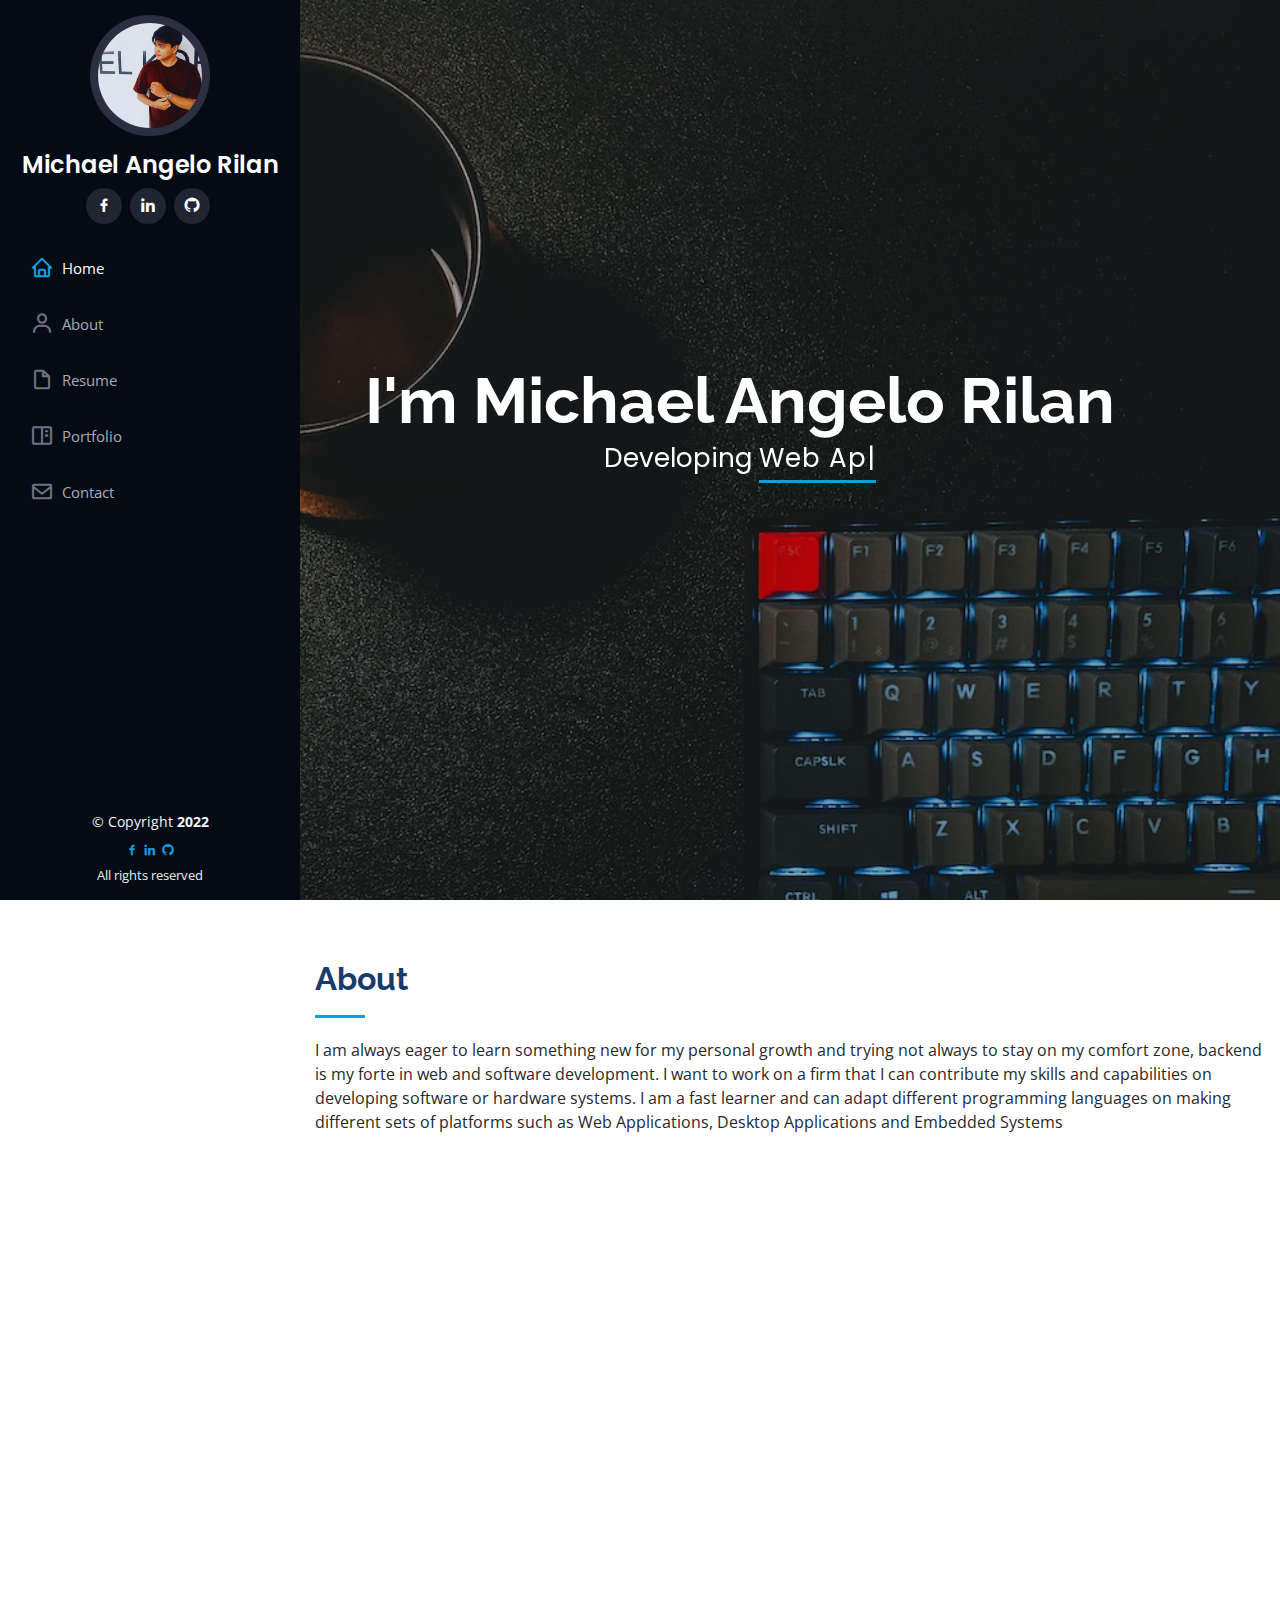
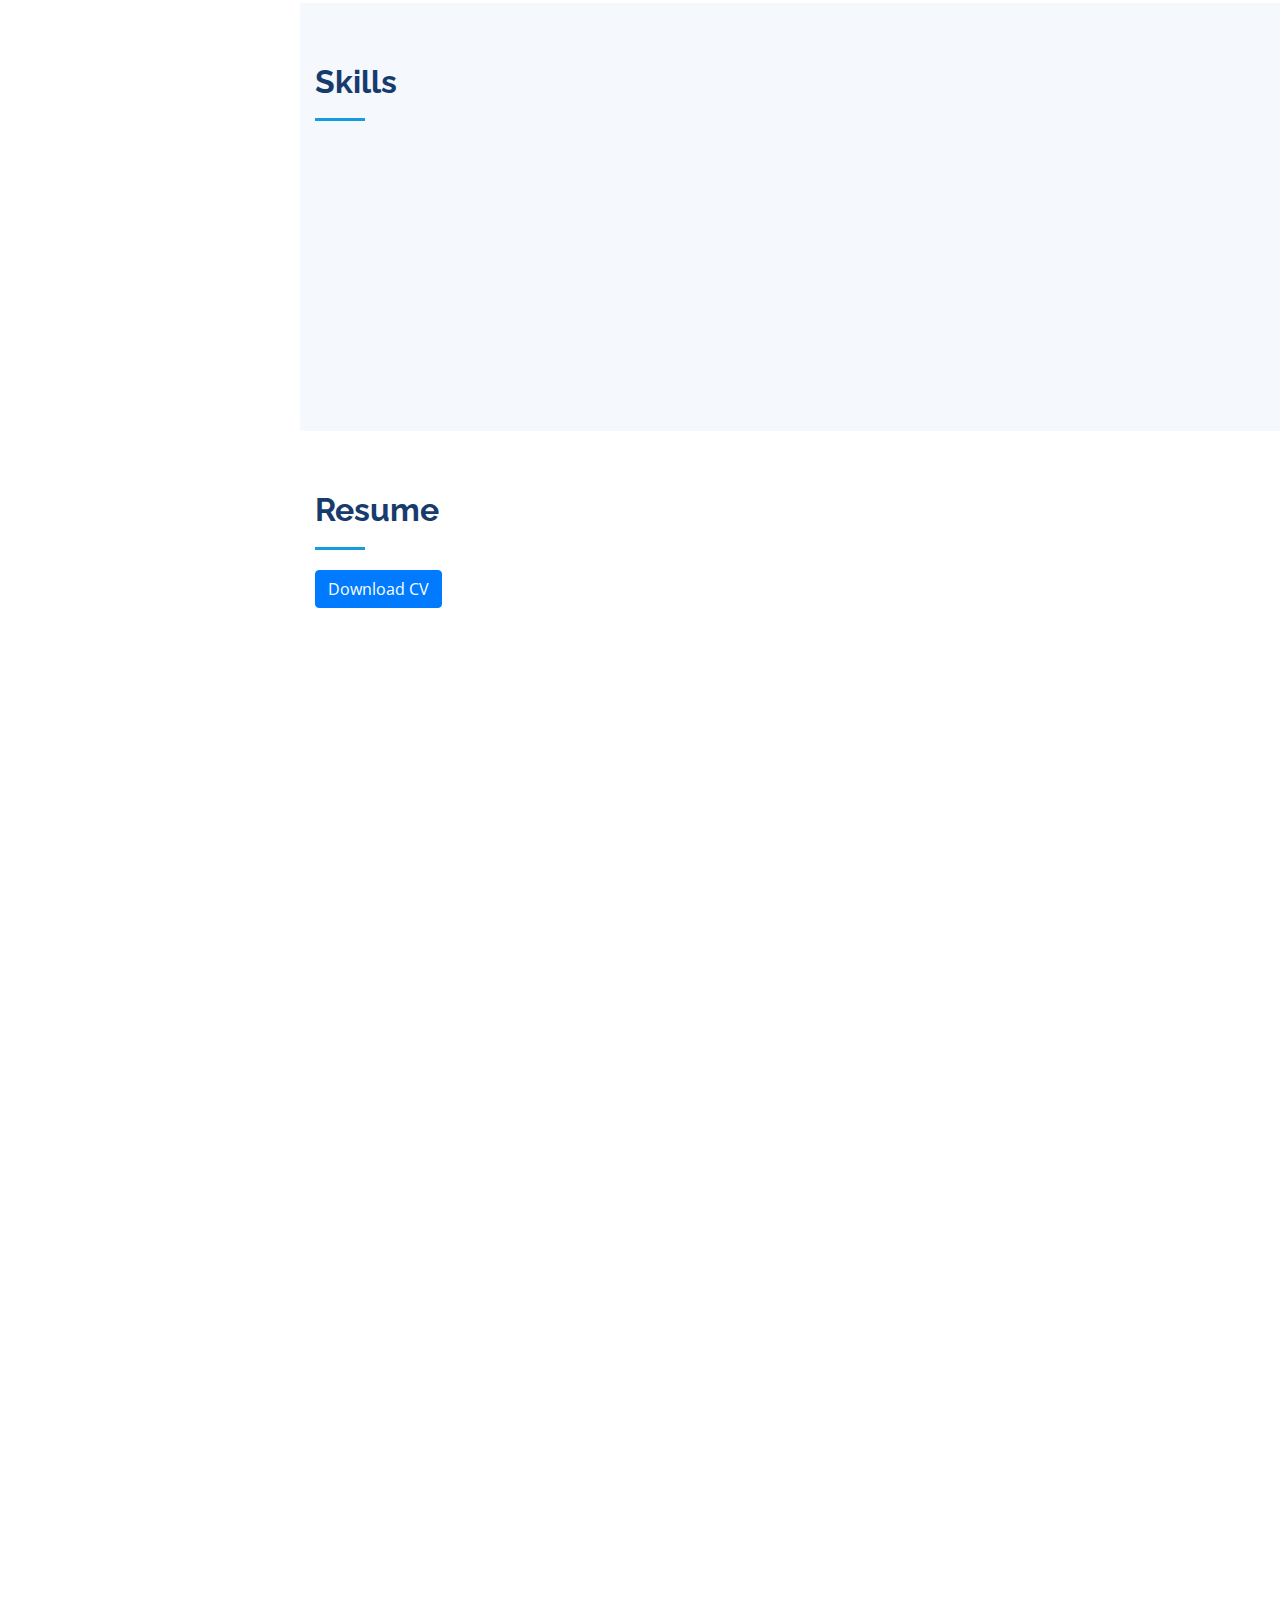
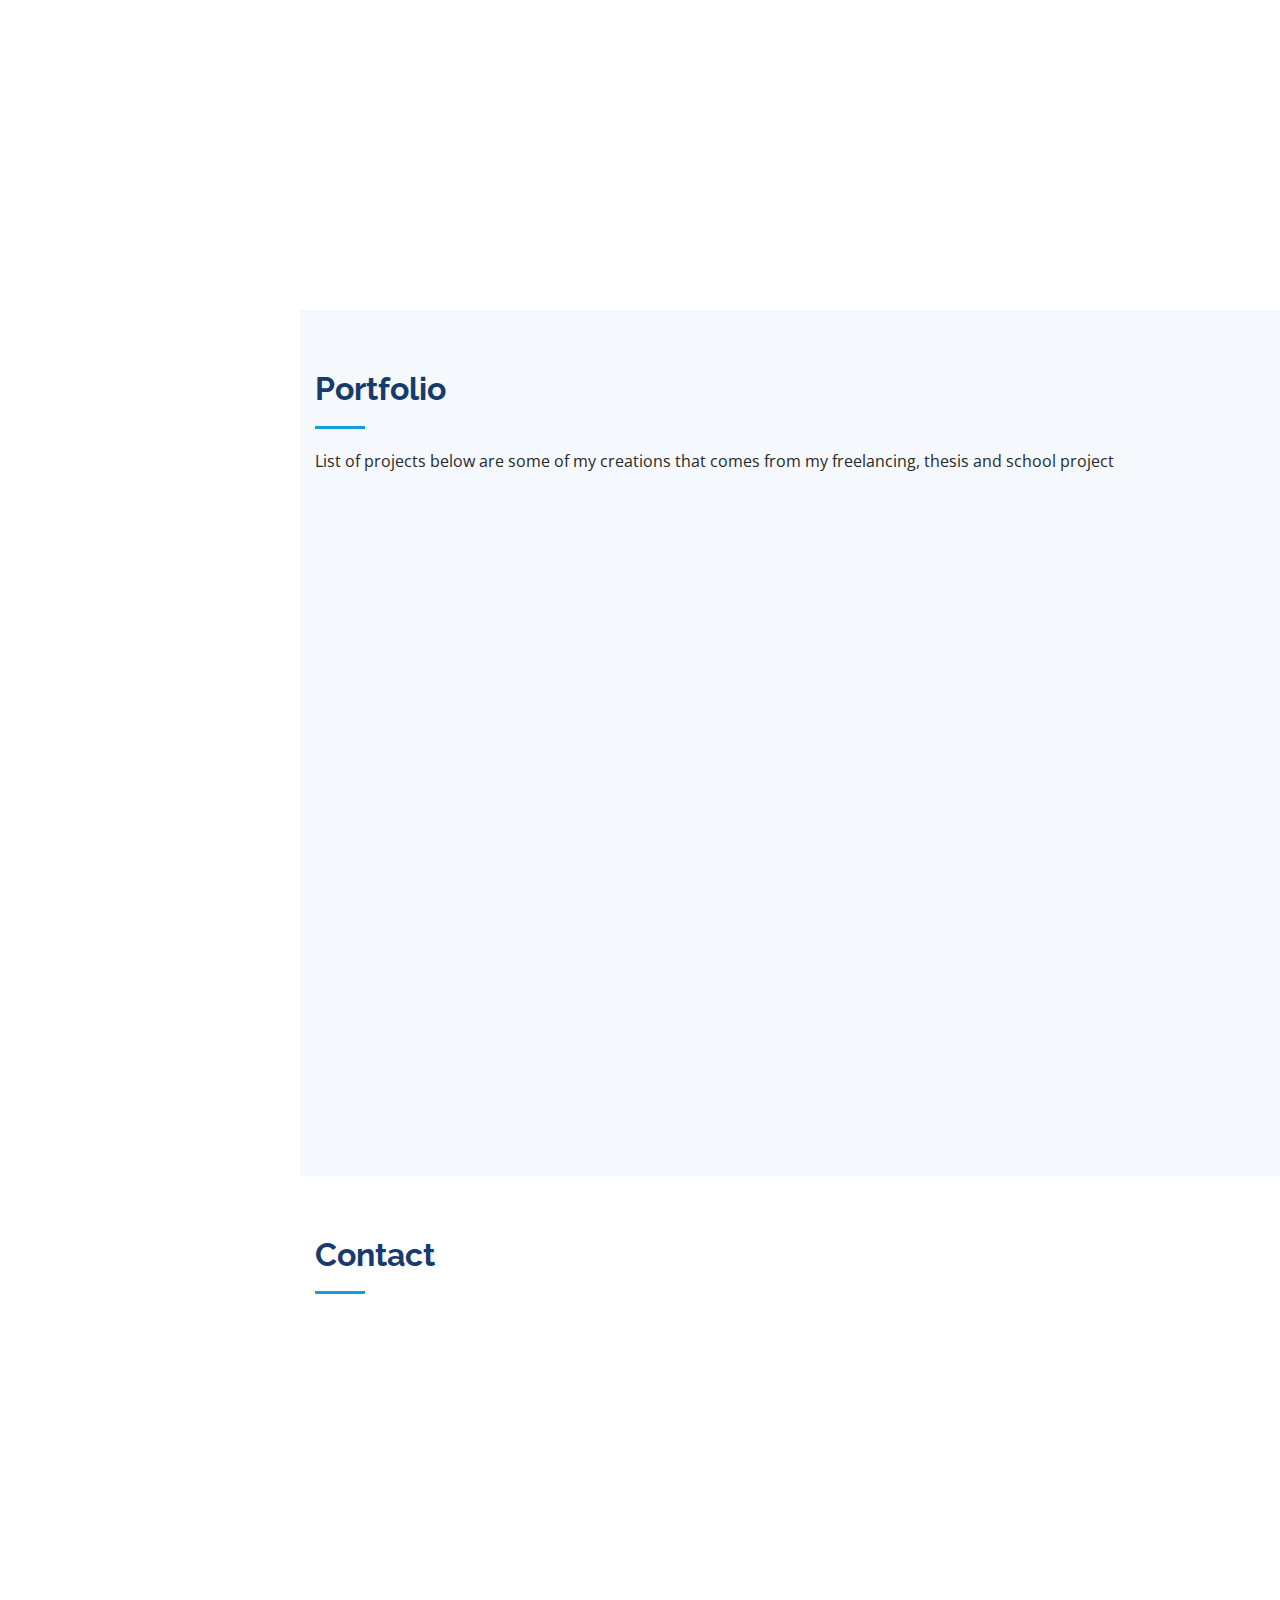
==== index.html @ a51c50a9 "updating credentials" ====
<!DOCTYPE html>
<html lang="en">

<head>
  <meta charset="utf-8">
  <meta content="width=device-width, initial-scale=1.0" name="viewport">

  <title>Michael Rilan-Portfolio</title>
  <link rel="icon" href="portfolio/assets/img/title_icon.png">
  <meta content="" name="description">
  <meta content="" name="keywords">

  <!-- Google Fonts -->
  <link href="https://fonts.googleapis.com/css?family=Open+Sans:300,300i,400,400i,600,600i,700,700i|Raleway:300,300i,400,400i,500,500i,600,600i,700,700i|Poppins:300,300i,400,400i,500,500i,600,600i,700,700i" rel="stylesheet">

  <!-- Vendor CSS Files -->
  <link href="portfolio/assets/vendor/icofont/icofont.min.css" rel="stylesheet">
  <link href="portfolio/assets/vendor/boxicons/css/boxicons.min.css" rel="stylesheet">
  <link href="portfolio/assets/vendor/bootstrap/css/bootstrap.min.css" rel="stylesheet">
  <link href="portfolio/assets/vendor/venobox/venobox.css" rel="stylesheet">
  <link href="portfolio/assets/vendor/owl.carousel/owl.carousel.min.js" rel="stylesheet">
  <link href="portfolio/assets/vendor/aos/aos.css" rel="stylesheet">

  <!-- Template Main CSS File -->
  <link href="portfolio/assets/css/style.css" rel="stylesheet">

</head>

<body>

  <!-- ======= Mobile nav toggle button ======= -->
  <button type="button" class="mobile-nav-toggle d-xl-none"><i class="icofont-navigation-menu"></i></button>

  <!-- ======= Header ======= -->
  <header id="header">
    <div class="d-flex flex-column">

      <div class="profile">
        <img src="portfolio/assets/img/profile_pic.jpg" alt="" class="img-fluid rounded-circle">
        <h1 class="text-light"><a href="index.html">Michael Angelo Rilan</a></h1>
        <div class="social-links mt-2 text-center">
          <a href="https://www.facebook.com/michaelangelo.rilan" class="facebook"><i class="bx bxl-facebook"></i></a>
          <a href="https://www.linkedin.com/in/michael-rilan-272b92233/" class="linkedin"><i class="bx bxl-linkedin"></i></a>
          <a href="https://github.com/michaelrilan" class="github"><i class="bx bxl-github"></i></a>
        </div>
      </div>

      <nav class="nav-menu">
        <ul>
          <li class="active"><a href="index.html"><i class="bx bx-home"></i> <span>Home</span></a></li>
          <li><a href="#about"><i class="bx bx-user"></i> <span>About</span></a></li>
          <li><a href="#resume"><i class="bx bx-file-blank"></i> <span>Resume</span></a></li>
          <li><a href="#portfolio"><i class="bx bx-book-content"></i> Portfolio</a></li>
          <li><a href="#contact"><i class="bx bx-envelope"></i> Contact</a></li>

        </ul>
      </nav><!-- .nav-menu -->
      <button type="button" class="mobile-nav-toggle d-xl-none"><i class="icofont-navigation-menu"></i></button>

    </div>
  </header><!-- End Header -->

  <!-- ======= Hero Section ======= -->
  <section id="hero" class="d-flex flex-column justify-content-center align-items-center">
    <div class="hero-container" data-aos="fade-in">
      <center>
        <h1>I'm Michael Angelo Rilan</h1>
      <p>Developing <span class="typed" data-typed-items="Web Application, Mobile Application, Desktop Application, Embedded Systems"></span></p>
      </center>
      
    </div>
  </section><!-- End Hero -->

  <main id="main">

    <!-- ======= About Section ======= -->
    <section id="about" class="about">
      <div class="container">

        <div class="section-title">
          <h2>About</h2>
          <p>I am always eager to learn something new for my personal growth and trying not always to stay on my comfort zone, backend is my forte in web and software development. I want to work on a firm that I can contribute my skills and capabilities on developing software or hardware systems. I am a fast learner and can adapt different programming languages on making different sets of platforms such as Web Applications, Desktop Applications and Embedded Systems</p>
        </div>

        <div class="row">
          <div class="col-lg-4" data-aos="fade-right">
            <img src="portfolio/assets/img/profile_pic.jpg" class="img-fluid" alt="">
          </div>
          <div class="col-lg-8 pt-4 pt-lg-0 content" data-aos="fade-left">
            <h3> Web/Mobile/Embedded/Desktop App Developer</h3>
            <p class="font-italic">
              I am always tend to focus on creating something minimalistic and user-friendly applications to solve the client's concerns in an empathetic and web development approach.
            </p>
            <div class="row">
              <div class="col-lg-6">
                <ul>
                  <li><i class="icofont-rounded-right"></i> <strong>Birthday:</strong> 2 October 1999</li>
                  <li><i class="icofont-rounded-right"></i> <strong>Phone:</strong> 0912-028-2536</li>
                  <li><i class="icofont-rounded-right"></i> <strong>City:</strong> Bacoor City</li>
                  <li><i class="icofont-rounded-right"></i> <strong>Zip-Code:</strong> 4102 </li>
                  <li><i class="icofont-rounded-right"></i> <strong>Province:</strong> Cavite </li>
                  <li><i class="icofont-rounded-right"></i> <strong>Country:</strong> Philippines </li>

                </ul>
              </div>
              <div class="col-lg-6">
                <ul>
                  <li><i class="icofont-rounded-right"></i> <strong>Age:</strong> 23</li>
                  <li><i class="icofont-rounded-right"></i> <strong>Course:</strong> BET-Computer Engineering Technology</li>
                  <li><i class="icofont-rounded-right"></i> <strong>email:</strong> micorilan1999@gmail.com</li>
                  <li><i class="icofont-rounded-right"></i> <strong>Freelance:</strong> Available</li>
                </ul>
              </div>
            </div>
            
          </div>
        </div>

      </div>
    </section><!-- End About Section -->



    <!-- ======= Skills Section ======= -->
    <section id="skills" class="skills section-bg">
      <div class="container">

        <div class="section-title">
          <h2>Skills</h2>
        
        </div>

        <div class="row skills-content">

          <div class="col-lg-6" data-aos="fade-up">

            <div class="progress">
              <span class="skill">HTML <i class="val">75%</i></span>
              <div class="progress-bar-wrap">
                <div class="progress-bar" role="progressbar" aria-valuenow="60" aria-valuemin="0" aria-valuemax="100"></div>
              </div>
            </div>

            <div class="progress">
              <span class="skill">CSS <i class="val">75%</i></span>
              <div class="progress-bar-wrap">
                <div class="progress-bar" role="progressbar" aria-valuenow="75" aria-valuemin="0" aria-valuemax="100"></div>
              </div>
            </div>

            <div class="progress">
              <span class="skill">JavaScript <i class="val">70%</i></span>
              <div class="progress-bar-wrap">
                <div class="progress-bar" role="progressbar" aria-valuenow="70" aria-valuemin="0" aria-valuemax="100"></div>
              </div>
            </div>

            <div class="progress">
              <span class="skill">Arduino<i class="val">70%</i></span>
              <div class="progress-bar-wrap">
                <div class="progress-bar" role="progressbar" aria-valuenow="70" aria-valuemin="0" aria-valuemax="100"></div>
              </div>
            </div>

          </div>

          <div class="col-lg-6" data-aos="fade-up" data-aos-delay="100">

            <div class="progress">
              <span class="skill">PHP <i class="val">80%</i></span>
              <div class="progress-bar-wrap">
                <div class="progress-bar" role="progressbar" aria-valuenow="80" aria-valuemin="0" aria-valuemax="100"></div>
              </div>
            </div>

            <div class="progress">
              <span class="skill">Python <i class="val">85%</i></span>
              <div class="progress-bar-wrap">
                <div class="progress-bar" role="progressbar" aria-valuenow="85" aria-valuemin="0" aria-valuemax="100"></div>
              </div>
            </div>

            <div class="progress">
              <span class="skill">MySQL<i class="val">87%</i></span>
              <div class="progress-bar-wrap">
                <div class="progress-bar" role="progressbar" aria-valuenow="87" aria-valuemin="0" aria-valuemax="100"></div>
              </div>
            </div>

            <div class="progress">
              <span class="skill">Node.js<i class="val">89%</i></span>
              <div class="progress-bar-wrap">
                <div class="progress-bar" role="progressbar" aria-valuenow="89" aria-valuemin="0" aria-valuemax="100"></div>
              </div>
            </div>
            

          </div>

        </div>

      </div>
    </section><!-- End Skills Section -->

    <!-- ======= Resume Section ======= -->
    <section id="resume" class="resume">
      <div class="container">

        <div class="section-title">
          <h2>Resume</h2>
          <button class="btn btn-primary" id="download" onclick="DownloadFile('Rilan_Michael_Angelo_resume.pdf')">Download CV</button>
        </div>

        <div class="row">
          <div class="col-lg-6" data-aos="fade-up">
            <h3 class="resume-title">Sumary</h3>
            <div class="resume-item pb-0">
              <h4>Michael Angelo Rilan</h4>
              <p><em>●	To impart my knowledge and skills and to enhance my capabilities for personal growth and development.</em></p>
              <ul>
                <li>Orchids St. Greenvalley Molino II Bacoor City Cavite</li>
                <li>0912-028-2536</li>
                <li>micorilan1999@gmail.com</li>
              </ul>
            </div>

            <h3 class="resume-title">Education</h3>
            <div class="resume-item">
              <h4>BET-Computer Engineering Technology</h4>
              <h5>2018 - 2023</h5>
              <p><em>Technological University of the Philippines-Cavite Campus</em></p>
              <p>Bachelor of Engineering Technology-Computer Engineering Technology(BET-COET) is one of the technology courses of TUPC that focuses on 
                building embedded systems, web applications, mobile applications, and other up to date technologies.
              </p>
            </div>
            <div class="resume-item">
              <h4>Information &amp; Communications Technology</h4>
              <h5>2015 - 2017</h5>
              <p><em>Asian Institute of Computer Studies</em></p>
              <p>Focuses on the fundamentals of programming to hone their skills in creating applications and animation related subjects</p>
            </div>
          </div>
          <div class="col-lg-6" data-aos="fade-up" data-aos-delay="100">
            <h3 class="resume-title">Work Experience</h3>
            <div class="resume-item">
              <h4>System Developer</h4>
              <h5>August 22 2023 - Present</h5>
              <p><em>Vista Campus Tower 1 Levi B.Mariano Ave.Brgy Ususan,Taguig City</em></p>
              <ul>
                <li>In charge of developing System Application</li>
                <li>Responsible for developing desktop and web-based applications based
                  on Business/Organization Requirements.
                </li>
                <li>
                  Responsible for development of new API as well as API Integrations to all external business partners.
                </li>
                <li>Experienced designing logos and advertisements using up to date tools such as Photoshop and Canva</li>
              </ul>
            </div>
            <div class="resume-item">
              <h4>Web Developer & Graphics Designer</h4>
              <h5>March 06 2023 - June 09 2023</h5>
              <p><em>Unit 1015 Winland Tower Residence 4 Tomas Morato Quezon, City</em></p>
              <ul>
                <li>In charge of developing landing pages using HTML CSS and JavaScript</li>
                <li>Maintain and organize database table using SQL Server</li>
                <li>Experienced using ASP.Net, and Visual Basic</li>
                <li>Experienced designing logos and advertisements using up to date tools such as Photoshop and Canva</li>
              </ul>
            </div>

            <div class="resume-item">
              <h4>Freelancing (Web, Desktop & Embedded Application Systems)</h4>
              <h5>2021 - Present</h5>
              <p><em>Greenvalley, Molino 2, Bacoor City, Cavite</em></p>
              <ul>
                <li>Developed different kinds of platforms such as arduino project, web applications, Internet of Things and desktop applications</li>
                <li>Provides a project-level websites for the client's capstone</li>
                <li>Creating Internet of Things Application using Arduino, specifically ESP8266 Module</li>
                <li>Knowledgeable in Python and other platforms such as PHP, JavaScript, Django and Arduino</li>
              </ul>
            </div>
          
          </div>
        </div>

      </div>
    </section><!-- End Resume Section -->

    <!-- ======= Portfolio Section ======= -->
    <section id="portfolio" class="portfolio section-bg">
      <div class="container">

        <div class="section-title">
          <h2>Portfolio</h2>
          <p>List of projects below are some of my creations that comes from my freelancing, thesis and school project</p>
        </div>

        <div class="row" data-aos="fade-up">
          <div class="col-lg-12 d-flex justify-content-center">
            <ul id="portfolio-flters">
              <li data-filter="*" class="filter-active">All</li>
              <li data-filter=".filter-web">Web</li>
              <li data-filter=".filter-mobile">Mobile</li>
              <li data-filter=".filter-embedded">Embedded</li>

            </ul>
          </div>
        </div>

        <div class="row portfolio-container" data-aos="fade-up" data-aos-delay="100">

          <div class="col-lg-4 col-md-6 portfolio-item filter-embedded">
            <div class="portfolio-wrap">
              <img src="portfolio/assets/img/portfolio/pe_system.PNG" class="img-fluid" alt="">
              <h5 class="text-center primary">PE System</h5>
              <div class="portfolio-links">
               
                <a href="portfolio/assets/img/portfolio/pe_system.PNG" data-gall="portfolioGallery" class="venobox" title="Physical Education System"><i class="bx bx-plus"></i></a>
                <a href="http://www.physicaleducationsystem.online/" title="View/More Details"><i class="bx bx-link"></i></a>
              </div>
             
            </div>
          </div>

          <div class="col-lg-4 col-md-6 portfolio-item filter-mobile">
            <div class="portfolio-wrap">
              
              <img src="portfolio/assets/img/portfolio/resistor.PNG" class="img-fluid" alt="">
              <h5 class="text-center primary">Resistor Calculator</h5>
              <div class="portfolio-links">
                <a href="portfolio/assets/img/portfolio/resistor.PNG" data-gall="portfolioGallery" class="venobox" title="Resistor Calculator"><i class="bx bx-plus"></i></a>
                <a href="https://github.com/michaelrilan/Resistor_Calculator" title="More Details"><i class="bx bx-link"></i></a>
              </div>
            </div>
          </div>

          <div class="col-lg-4 col-md-6 portfolio-item filter-web">
            <div class="portfolio-wrap">
              <img src="portfolio/assets/img/portfolio/bloodbank.png" class="img-fluid" alt="">
              <h5 class="text-center primary">Bloodbank System</h5>
              <div class="portfolio-links">
                <a href="portfolio/assets/img/portfolio/bloodbank.png" data-gall="portfolioGallery" class="venobox" title="Bloodbank System"><i class="bx bx-plus"></i></a>
                <a href="https://github.com/michaelrilan/BloodBank" title="View/More Details"><i class="bx bx-link"></i></a>
              </div>
            </div>
          </div>

          <div class="col-lg-4 col-md-6 portfolio-item filter-embedded">
            <div class="portfolio-wrap">
              <img src="portfolio/assets/img/portfolio/pet_feeder.PNG" class="img-fluid" alt="">
              <h5 class="text-center primary">Pet Feeder System</h5>
              <div class="portfolio-links">
                <a href="portfolio/assets/img/portfolio/pet_feeder.PNG" data-gall="portfolioGallery" class="venobox" title="Pet Feeder System"><i class="bx bx-plus"></i></a>
                <a href="https://petfeeder-system.000webhostapp.com/index.php" title="More Details"><i class="bx bx-link"></i></a>
              </div>
            </div>
          </div>

          <div class="col-lg-4 col-md-6 portfolio-item filter-embedded">
            <div class="portfolio-wrap">
              <img src="portfolio/assets/img/portfolio/library_system.PNG" class="img-fluid" alt="">
              <h5 class="text-center primary">TUP Cavite Library System</h5>
              <div class="portfolio-links">
                <a href="portfolio/assets/img/portfolio/library_system.PNG" data-gall="portfolioGallery" class="venobox" title="TUPC Library System"><i class="bx bx-plus"></i></a>
                <a href="https://github.com/michaelrilan/LIBRARY_SYSTEM" title="More Details"><i class="bx bx-link"></i></a>
              </div>
            </div>
          </div>

          <div class="col-lg-4 col-md-6 portfolio-item filter-web">
            <div class="portfolio-wrap">
              <img src="portfolio/assets/img/portfolio/jaehub_website.JPG" class="img-fluid" alt="">
              <h5 class="text-center primary">My Own version of JAE Hub Web Services Website</h5>
              <div class="portfolio-links">
                <a href="portfolio/assets/img/portfolio/jaehub_website.JPG" data-gall="portfolioGallery" class="venobox" title="TUPC Library System"><i class="bx bx-plus"></i></a>
                <a href="https://startapp-three.vercel.app/" title="More Details"><i class="bx bx-link"></i></a>
              </div>
            </div>
          </div>

          


        </div>

      </div>
    </section><!-- End Portfolio Section -->

   


    <!-- ======= Contact Section ======= -->
    <section id="contact" class="contact">
      <div class="container">

        <div class="section-title">
          <h2>Contact</h2>

        </div>

        <div class="row" data-aos="fade-in">

          <div class="col-lg-5 d-flex align-items-stretch">
            <div class="info">
              <div class="address">
                <i class="icofont-google-map"></i>
                <h4>Location:</h4>
                <p>Greenvalley, Molino II Bacoor City, Cavite</p>
              </div>

              <div class="email">
                <i class="icofont-envelope"></i>
                <h4>Email:</h4>
                <p>micorilan1999@gmail.com</p>
              </div>

              <div class="phone">
                <i class="icofont-phone"></i>
                <h4>Call:</h4>
                <p>0912-028-2536</p>
              </div>

              <!-- <iframe src="<iframe src="https://www.google.com/maps/embed?pb=!1m18!1m12!1m3!1d30914.29779952914!2d120.96184753931573!3d14.41059902068476!2m3!1f0!2f0!3f0!3m2!1i1024!2i768!4f13.1!3m3!1m2!1s0x3397d22e0e26d995%3A0xacd29a43f54f1c2d!2sMolino%20II%2C%20Bacoor%2C%20Cavite!5e0!3m2!1sen!2sph!4v1659291546288!5m2!1sen!2sph" frameborder="0" style="border:0; width: 100%; height: 290px;" allowfullscreen></iframe>---->
              
            </div>
            <div class="col-lg-5">
              <iframe class="mapp" src="https://www.google.com/maps/embed?pb=!1m18!1m12!1m3!1d30914.29779952914!2d120.96184753931573!3d14.41059902068476!2m3!1f0!2f0!3f0!3m2!1i1024!2i768!4f13.1!3m3!1m2!1s0x3397d22e0e26d995%3A0xacd29a43f54f1c2d!2sMolino%20II%2C%20Bacoor%2C%20Cavite!5e0!3m2!1sen!2sph!4v1659291546288!5m2!1sen!2sph" width="600" height="450" style="border:0;" allowfullscreen="" loading="lazy" referrerpolicy="no-referrer-when-downgrade"></iframe>
            </div>

          </div>

        </div>

      </div>
    </section><!-- End Contact Section -->

  </main><!-- End #main -->

  <!-- ======= Footer ======= -->
  <footer id="footer">
    <div class="container">
      <div class="copyright">
        &copy; Copyright <strong><span>2022</span></strong>
        <div class="social-links mt-2 text-center">
          <a href="https://www.facebook.com/michaelangelo.rilan" class="facebook"><i class="bx bxl-facebook"></i></a>
          <a href="https://www.linkedin.com/in/michael-rilan-272b92233/" class="linkedin"><i class="bx bxl-linkedin"></i></a>
          <a href="https://github.com/michaelrilan" class="github"><i class="bx bxl-github"></i></a>
        </div>
      </div>
      <div class="credits">
       All rights reserved
      </div>
    </div>
  </footer><!-- End  Footer -->

  <a href="#" class="back-to-top"><i class="icofont-simple-up"></i></a>

  <!-- Vendor JS Files -->
  <script src="portfolio/assets/vendor/jquery/jquery.min.js"></script>
  <script src="portfolio/assets/vendor/bootstrap/js/bootstrap.bundle.min.js"></script>
  <script src="portfolio/assets/vendor/jquery.easing/jquery.easing.min.js"></script>
  <script src="portfolio/assets/vendor/php-email-form/validate.js"></script>
  <script src="portfolio/assets/vendor/waypoints/jquery.waypoints.min.js"></script>
  <script src="portfolio/assets/vendor/counterup/counterup.min.js"></script>
  <script src="portfolio/assets/vendor/isotope-layout/isotope.pkgd.min.js"></script>
  <script src="portfolio/assets/vendor/venobox/venobox.min.js"></script>
  <script src="portfolio/assets/vendor/owl.carousel/owl.carousel.min.js"></script>
  <script src="portfolio/assets/vendor/typed.js/typed.min.js"></script>
  <script src="portfolio/assets/vendor/aos/aos.js"></script>

  <!-- Template Main JS File -->
  <script src="portfolio/assets/js/main.js"></script>
  <script src="portfolio/assets/js/download.js"></script>

</body>

</html>
---- portfolio/assets/vendor/venobox/venobox.css ----
/* ------ venobox.css --------*/
.vbox-overlay *, .vbox-overlay *:before, .vbox-overlay *:after{
    -webkit-backface-visibility: hidden;
    -webkit-box-sizing:border-box;
    -moz-box-sizing:border-box;
    box-sizing:border-box;
}
.vbox-overlay * { 
    -webkit-backface-visibility: visible;
    backface-visibility: visible;
}
.vbox-overlay{
    display: -webkit-flex;
    display: flex;
    -webkit-flex-direction: column;
    flex-direction: column;
    -webkit-justify-content: center;
    justify-content: center;
    -webkit-align-items: center;
    align-items: center;
    position: fixed;
    left: 0;
    top: 0;
    bottom: 0;
    right: 0;
    z-index: 999999;
}

/* ----- navigation ----- */
.vbox-title{
    width: 100%;
    height: 40px;
    float: left;
    text-align: center;
    line-height: 28px;
    font-size: 12px;
    padding: 6px 50px;
    overflow: hidden;
    position: fixed;
    display: none;
    left: 0;
    z-index: 89;
}
.vbox-close{
    cursor: pointer;
    position: fixed;
    top: -1px;
    right: 0;
    width: 50px;
    height: 40px;
    padding: 6px;
    display: block;
    background-position:10px center;
    overflow: hidden;
    font-size: 24px;
    line-height: 1;
    text-align: center;
    z-index: 99;
}
.vbox-left{
    cursor: pointer;
    position: fixed;
    left: 0;
    height: 40px;
    overflow: hidden;
    line-height: 28px;
    font-size: 12px;
    z-index: 99;
    display: flex;
    align-items:center;
}
.vbox-num{
    display: inline-block;
    margin: 6px 0 6px 15px;
}
/* ----- Social share ----- */
.vbox-share{
    line-height: 28px;
    font-size: 12px;
    overflow: hidden;
    position: fixed;
    left: 0;
    z-index: 98;
    display: flex;
    align-items:center;
    justify-content: center;
    width: 100%;
    text-align: center;
}
.vbox-share svg{
    max-height: 28px;
    width: 28px;
    z-index: 10;
    margin-left: 12px;
    margin-top: 6px;
    margin-bottom: 6px;
    vertical-align: middle;
}


/* ----- navigation ARROWS ----- */
.vbox-next, .vbox-prev{
    position: fixed;
    top: 50%;
    margin-top: -15px;
    overflow: hidden;
    cursor: pointer;
    display: block;
    width: 45px;
    height: 45px;
    z-index: 99;
}
.vbox-next span, .vbox-prev span{
    position: relative;
    width: 20px;
    height: 20px;
    border: 2px solid transparent;
    border-top-color: #B6B6B6;
    border-right-color: #B6B6B6;
    text-indent: -100px;
    position: absolute;
    top: 8px;
    display: block;
}
.vbox-prev{
    left: 15px;
}
.vbox-next{
    right: 15px;
}
.vbox-prev span{
    left: 10px;
    -ms-transform: rotate(-135deg);
    -webkit-transform: rotate(-135deg);
    transform: rotate(-135deg);
}
.vbox-next span{
    -ms-transform: rotate(45deg);
    -webkit-transform: rotate(45deg);
    transform: rotate(45deg);
    right: 10px;
}
/* ------- inline window ------ */
.vbox-inline{
    width: 420px;
    height: 315px;
    height: 70vh;
    padding: 10px;
    background: #fff;
    margin: 0 auto;
    overflow: auto;
    text-align: left;
}
/* ------- Video & iFrames window ------ */
.venoframe{
    max-width: 100%;
    width: 100%;
    border: none;
    width: 100%;
    height: 260px;
    height: 70vh;
}
.venoframe.vbvid{
    height: 260px;
}
@media (min-width: 768px) {
    .venoframe, .vbox-inline{
        width: 90%;
        height: 360px;
        height: 70vh;
    }
    .venoframe.vbvid{
        width: 640px;
        height: 360px;
    }
}
@media (min-width: 992px) {
    .venoframe, .vbox-inline{
        max-width: 1200px;
        width: 80%;
        height: 540px;
        height: 70vh;
    }
    .venoframe.vbvid{
        width: 960px;
        height: 540px;
    }
}
/* 
Please do NOT edit this part! 
or at least read this note: http://i.imgur.com/7C0ws9e.gif
*/
.vbox-open{
    overflow: hidden;
}
.vbox-container{
    position: absolute;
    left: 0;
    right: 0;
    top: 0;
    bottom: 0;
    overflow-x: hidden;
    overflow-y: scroll;
    overflow-scrolling: touch;
    -webkit-overflow-scrolling: touch;
    z-index: 20;
    max-height: 100%;

}

.vbox-content{
    text-align: center;
    float: left;
    width: 100%;
    position: relative;
    overflow: hidden;
    padding: 20px 4%;
}
.vbox-container img{
    max-width: 100%;
    height: auto;
}
.vbox-figlio{
    box-shadow: 0 0 12px rgba(0,0,0,0.19), 0 6px 6px rgba(0,0,0,0.23);
    max-width: 100%;
    text-align: initial;
}
img.vbox-figlio{
    -webkit-user-select: none;
-khtml-user-select: none;
-moz-user-select: none;
-o-user-select: none;
user-select: none;
}
.vbox-content.swipe-left{
    margin-left: -200px !important;
}
.vbox-content.swipe-right{
    margin-left: 200px !important;
}
.vbox-animated{
    webkit-transition: margin 300ms ease-out;
    transition: margin 300ms ease-out;
}

/* ---------- preloader ----------
 * SPINKIT 
 * http://tobiasahlin.com/spinkit/
-------------------------------- */
.sk-double-bounce,.sk-rotating-plane{width:40px;height:40px;margin:40px auto}.sk-rotating-plane{background-color:#333;-webkit-animation:sk-rotatePlane 1.2s infinite ease-in-out;animation:sk-rotatePlane 1.2s infinite ease-in-out}@-webkit-keyframes sk-rotatePlane{0%{-webkit-transform:perspective(120px) rotateX(0) rotateY(0);transform:perspective(120px) rotateX(0) rotateY(0)}50%{-webkit-transform:perspective(120px) rotateX(-180.1deg) rotateY(0);transform:perspective(120px) rotateX(-180.1deg) rotateY(0)}100%{-webkit-transform:perspective(120px) rotateX(-180deg) rotateY(-179.9deg);transform:perspective(120px) rotateX(-180deg) rotateY(-179.9deg)}}@keyframes sk-rotatePlane{0%{-webkit-transform:perspective(120px) rotateX(0) rotateY(0);transform:perspective(120px) rotateX(0) rotateY(0)}50%{-webkit-transform:perspective(120px) rotateX(-180.1deg) rotateY(0);transform:perspective(120px) rotateX(-180.1deg) rotateY(0)}100%{-webkit-transform:perspective(120px) rotateX(-180deg) rotateY(-179.9deg);transform:perspective(120px) rotateX(-180deg) rotateY(-179.9deg)}}.sk-double-bounce{position:relative}.sk-double-bounce .sk-child{width:100%;height:100%;border-radius:50%;background-color:#333;opacity:.6;position:absolute;top:0;left:0;-webkit-animation:sk-doubleBounce 2s infinite ease-in-out;animation:sk-doubleBounce 2s infinite ease-in-out}.sk-chasing-dots .sk-child,.sk-spinner-pulse,.sk-three-bounce .sk-child{background-color:#333;border-radius:100%}.sk-double-bounce .sk-double-bounce2{-webkit-animation-delay:-1s;animation-delay:-1s}@-webkit-keyframes sk-doubleBounce{0%,100%{-webkit-transform:scale(0);transform:scale(0)}50%{-webkit-transform:scale(1);transform:scale(1)}}@keyframes sk-doubleBounce{0%,100%{-webkit-transform:scale(0);transform:scale(0)}50%{-webkit-transform:scale(1);transform:scale(1)}}.sk-wave{margin:40px auto;width:50px;height:40px;text-align:center;font-size:10px}.sk-wave .sk-rect{background-color:#333;height:100%;width:6px;display:inline-block;-webkit-animation:sk-waveStretchDelay 1.2s infinite ease-in-out;animation:sk-waveStretchDelay 1.2s infinite ease-in-out}.sk-wave .sk-rect1{-webkit-animation-delay:-1.2s;animation-delay:-1.2s}.sk-wave .sk-rect2{-webkit-animation-delay:-1.1s;animation-delay:-1.1s}.sk-wave .sk-rect3{-webkit-animation-delay:-1s;animation-delay:-1s}.sk-wave .sk-rect4{-webkit-animation-delay:-.9s;animation-delay:-.9s}.sk-wave .sk-rect5{-webkit-animation-delay:-.8s;animation-delay:-.8s}@-webkit-keyframes sk-waveStretchDelay{0%,100%,40%{-webkit-transform:scaleY(.4);transform:scaleY(.4)}20%{-webkit-transform:scaleY(1);transform:scaleY(1)}}@keyframes sk-waveStretchDelay{0%,100%,40%{-webkit-transform:scaleY(.4);transform:scaleY(.4)}20%{-webkit-transform:scaleY(1);transform:scaleY(1)}}.sk-wandering-cubes{margin:40px auto;width:40px;height:40px;position:relative}.sk-wandering-cubes .sk-cube{background-color:#333;width:10px;height:10px;position:absolute;top:0;left:0;-webkit-animation:sk-wanderingCube 1.8s ease-in-out -1.8s infinite both;animation:sk-wanderingCube 1.8s ease-in-out -1.8s infinite both}.sk-chasing-dots,.sk-spinner-pulse{width:40px;height:40px;margin:40px auto}.sk-wandering-cubes .sk-cube2{-webkit-animation-delay:-.9s;animation-delay:-.9s}@-webkit-keyframes sk-wanderingCube{0%{-webkit-transform:rotate(0);transform:rotate(0)}25%{-webkit-transform:translateX(30px) rotate(-90deg) scale(.5);transform:translateX(30px) rotate(-90deg) scale(.5)}50%{-webkit-transform:translateX(30px) translateY(30px) rotate(-179deg);transform:translateX(30px) translateY(30px) rotate(-179deg)}50.1%{-webkit-transform:translateX(30px) translateY(30px) rotate(-180deg);transform:translateX(30px) translateY(30px) rotate(-180deg)}75%{-webkit-transform:translateX(0) translateY(30px) rotate(-270deg) scale(.5);transform:translateX(0) translateY(30px) rotate(-270deg) scale(.5)}100%{-webkit-transform:rotate(-360deg);transform:rotate(-360deg)}}@keyframes sk-wanderingCube{0%{-webkit-transform:rotate(0);transform:rotate(0)}25%{-webkit-transform:translateX(30px) rotate(-90deg) scale(.5);transform:translateX(30px) rotate(-90deg) scale(.5)}50%{-webkit-transform:translateX(30px) translateY(30px) rotate(-179deg);transform:translateX(30px) translateY(30px) rotate(-179deg)}50.1%{-webkit-transform:translateX(30px) translateY(30px) rotate(-180deg);transform:translateX(30px) translateY(30px) rotate(-180deg)}75%{-webkit-transform:translateX(0) translateY(30px) rotate(-270deg) scale(.5);transform:translateX(0) translateY(30px) rotate(-270deg) scale(.5)}100%{-webkit-transform:rotate(-360deg);transform:rotate(-360deg)}}.sk-spinner-pulse{-webkit-animation:sk-pulseScaleOut 1s infinite ease-in-out;animation:sk-pulseScaleOut 1s infinite ease-in-out}@-webkit-keyframes sk-pulseScaleOut{0%{-webkit-transform:scale(0);transform:scale(0)}100%{-webkit-transform:scale(1);transform:scale(1);opacity:0}}@keyframes sk-pulseScaleOut{0%{-webkit-transform:scale(0);transform:scale(0)}100%{-webkit-transform:scale(1);transform:scale(1);opacity:0}}.sk-chasing-dots{position:relative;text-align:center;-webkit-animation:sk-chasingDotsRotate 2s infinite linear;animation:sk-chasingDotsRotate 2s infinite linear}.sk-chasing-dots .sk-child{width:60%;height:60%;display:inline-block;position:absolute;top:0;-webkit-animation:sk-chasingDotsBounce 2s infinite ease-in-out;animation:sk-chasingDotsBounce 2s infinite ease-in-out}.sk-chasing-dots .sk-dot2{top:auto;bottom:0;-webkit-animation-delay:-1s;animation-delay:-1s}@-webkit-keyframes sk-chasingDotsRotate{100%{-webkit-transform:rotate(360deg);transform:rotate(360deg)}}@keyframes sk-chasingDotsRotate{100%{-webkit-transform:rotate(360deg);transform:rotate(360deg)}}@-webkit-keyframes sk-chasingDotsBounce{0%,100%{-webkit-transform:scale(0);transform:scale(0)}50%{-webkit-transform:scale(1);transform:scale(1)}}@keyframes sk-chasingDotsBounce{0%,100%{-webkit-transform:scale(0);transform:scale(0)}50%{-webkit-transform:scale(1);transform:scale(1)}}.sk-three-bounce{margin:40px auto;width:80px;text-align:center}.sk-three-bounce .sk-child{width:20px;height:20px;display:inline-block;-webkit-animation:sk-three-bounce 1.4s ease-in-out 0s infinite both;animation:sk-three-bounce 1.4s ease-in-out 0s infinite both}.sk-circle .sk-child:before,.sk-fading-circle .sk-circle:before{display:block;border-radius:100%;content:'';background-color:#333}.sk-three-bounce .sk-bounce1{-webkit-animation-delay:-.32s;animation-delay:-.32s}.sk-three-bounce .sk-bounce2{-webkit-animation-delay:-.16s;animation-delay:-.16s}@-webkit-keyframes sk-three-bounce{0%,100%,80%{-webkit-transform:scale(0);transform:scale(0)}40%{-webkit-transform:scale(1);transform:scale(1)}}@keyframes sk-three-bounce{0%,100%,80%{-webkit-transform:scale(0);transform:scale(0)}40%{-webkit-transform:scale(1);transform:scale(1)}}.sk-circle{margin:40px auto;width:40px;height:40px;position:relative}.sk-circle .sk-child{width:100%;height:100%;position:absolute;left:0;top:0}.sk-circle .sk-child:before{margin:0 auto;width:15%;height:15%;-webkit-animation:sk-circleBounceDelay 1.2s infinite ease-in-out both;animation:sk-circleBounceDelay 1.2s infinite ease-in-out both}.sk-circle .sk-circle2{-webkit-transform:rotate(30deg);-ms-transform:rotate(30deg);transform:rotate(30deg)}.sk-circle .sk-circle3{-webkit-transform:rotate(60deg);-ms-transform:rotate(60deg);transform:rotate(60deg)}.sk-circle .sk-circle4{-webkit-transform:rotate(90deg);-ms-transform:rotate(90deg);transform:rotate(90deg)}.sk-circle .sk-circle5{-webkit-transform:rotate(120deg);-ms-transform:rotate(120deg);transform:rotate(120deg)}.sk-circle .sk-circle6{-webkit-transform:rotate(150deg);-ms-transform:rotate(150deg);transform:rotate(150deg)}.sk-circle .sk-circle7{-webkit-transform:rotate(180deg);-ms-transform:rotate(180deg);transform:rotate(180deg)}.sk-circle .sk-circle8{-webkit-transform:rotate(210deg);-ms-transform:rotate(210deg);transform:rotate(210deg)}.sk-circle .sk-circle9{-webkit-transform:rotate(240deg);-ms-transform:rotate(240deg);transform:rotate(240deg)}.sk-circle .sk-circle10{-webkit-transform:rotate(270deg);-ms-transform:rotate(270deg);transform:rotate(270deg)}.sk-circle .sk-circle11{-webkit-transform:rotate(300deg);-ms-transform:rotate(300deg);transform:rotate(300deg)}.sk-circle .sk-circle12{-webkit-transform:rotate(330deg);-ms-transform:rotate(330deg);transform:rotate(330deg)}.sk-circle .sk-circle2:before{-webkit-animation-delay:-1.1s;animation-delay:-1.1s}.sk-circle .sk-circle3:before{-webkit-animation-delay:-1s;animation-delay:-1s}.sk-circle .sk-circle4:before{-webkit-animation-delay:-.9s;animation-delay:-.9s}.sk-circle .sk-circle5:before{-webkit-animation-delay:-.8s;animation-delay:-.8s}.sk-circle .sk-circle6:before{-webkit-animation-delay:-.7s;animation-delay:-.7s}.sk-circle .sk-circle7:before{-webkit-animation-delay:-.6s;animation-delay:-.6s}.sk-circle .sk-circle8:before{-webkit-animation-delay:-.5s;animation-delay:-.5s}.sk-circle .sk-circle9:before{-webkit-animation-delay:-.4s;animation-delay:-.4s}.sk-circle .sk-circle10:before{-webkit-animation-delay:-.3s;animation-delay:-.3s}.sk-circle .sk-circle11:before{-webkit-animation-delay:-.2s;animation-delay:-.2s}.sk-circle .sk-circle12:before{-webkit-animation-delay:-.1s;animation-delay:-.1s}@-webkit-keyframes sk-circleBounceDelay{0%,100%,80%{-webkit-transform:scale(0);transform:scale(0)}40%{-webkit-transform:scale(1);transform:scale(1)}}@keyframes sk-circleBounceDelay{0%,100%,80%{-webkit-transform:scale(0);transform:scale(0)}40%{-webkit-transform:scale(1);transform:scale(1)}}.sk-cube-grid{width:40px;height:40px;margin:40px auto}.sk-cube-grid .sk-cube{width:33.33%;height:33.33%;background-color:#333;float:left;-webkit-animation:sk-cubeGridScaleDelay 1.3s infinite ease-in-out;animation:sk-cubeGridScaleDelay 1.3s infinite ease-in-out}.sk-cube-grid .sk-cube1{-webkit-animation-delay:.2s;animation-delay:.2s}.sk-cube-grid .sk-cube2{-webkit-animation-delay:.3s;animation-delay:.3s}.sk-cube-grid .sk-cube3{-webkit-animation-delay:.4s;animation-delay:.4s}.sk-cube-grid .sk-cube4{-webkit-animation-delay:.1s;animation-delay:.1s}.sk-cube-grid .sk-cube5{-webkit-animation-delay:.2s;animation-delay:.2s}.sk-cube-grid .sk-cube6{-webkit-animation-delay:.3s;animation-delay:.3s}.sk-cube-grid .sk-cube7{-webkit-animation-delay:0ms;animation-delay:0ms}.sk-cube-grid .sk-cube8{-webkit-animation-delay:.1s;animation-delay:.1s}.sk-cube-grid .sk-cube9{-webkit-animation-delay:.2s;animation-delay:.2s}@-webkit-keyframes sk-cubeGridScaleDelay{0%,100%,70%{-webkit-transform:scale3D(1,1,1);transform:scale3D(1,1,1)}35%{-webkit-transform:scale3D(0,0,1);transform:scale3D(0,0,1)}}@keyframes sk-cubeGridScaleDelay{0%,100%,70%{-webkit-transform:scale3D(1,1,1);transform:scale3D(1,1,1)}35%{-webkit-transform:scale3D(0,0,1);transform:scale3D(0,0,1)}}.sk-fading-circle{margin:40px auto;width:40px;height:40px;position:relative}.sk-fading-circle .sk-circle{width:100%;height:100%;position:absolute;left:0;top:0}.sk-fading-circle .sk-circle:before{margin:0 auto;width:15%;height:15%;-webkit-animation:sk-circleFadeDelay 1.2s infinite ease-in-out both;animation:sk-circleFadeDelay 1.2s infinite ease-in-out both}.sk-fading-circle .sk-circle2{-webkit-transform:rotate(30deg);-ms-transform:rotate(30deg);transform:rotate(30deg)}.sk-fading-circle .sk-circle3{-webkit-transform:rotate(60deg);-ms-transform:rotate(60deg);transform:rotate(60deg)}.sk-fading-circle .sk-circle4{-webkit-transform:rotate(90deg);-ms-transform:rotate(90deg);transform:rotate(90deg)}.sk-fading-circle .sk-circle5{-webkit-transform:rotate(120deg);-ms-transform:rotate(120deg);transform:rotate(120deg)}.sk-fading-circle .sk-circle6{-webkit-transform:rotate(150deg);-ms-transform:rotate(150deg);transform:rotate(150deg)}.sk-fading-circle .sk-circle7{-webkit-transform:rotate(180deg);-ms-transform:rotate(180deg);transform:rotate(180deg)}.sk-fading-circle .sk-circle8{-webkit-transform:rotate(210deg);-ms-transform:rotate(210deg);transform:rotate(210deg)}.sk-fading-circle .sk-circle9{-webkit-transform:rotate(240deg);-ms-transform:rotate(240deg);transform:rotate(240deg)}.sk-fading-circle .sk-circle10{-webkit-transform:rotate(270deg);-ms-transform:rotate(270deg);transform:rotate(270deg)}.sk-fading-circle .sk-circle11{-webkit-transform:rotate(300deg);-ms-transform:rotate(300deg);transform:rotate(300deg)}.sk-fading-circle .sk-circle12{-webkit-transform:rotate(330deg);-ms-transform:rotate(330deg);transform:rotate(330deg)}.sk-fading-circle .sk-circle2:before{-webkit-animation-delay:-1.1s;animation-delay:-1.1s}.sk-fading-circle .sk-circle3:before{-webkit-animation-delay:-1s;animation-delay:-1s}.sk-fading-circle .sk-circle4:before{-webkit-animation-delay:-.9s;animation-delay:-.9s}.sk-fading-circle .sk-circle5:before{-webkit-animation-delay:-.8s;animation-delay:-.8s}.sk-fading-circle .sk-circle6:before{-webkit-animation-delay:-.7s;animation-delay:-.7s}.sk-fading-circle .sk-circle7:before{-webkit-animation-delay:-.6s;animation-delay:-.6s}.sk-fading-circle .sk-circle8:before{-webkit-animation-delay:-.5s;animation-delay:-.5s}.sk-fading-circle .sk-circle9:before{-webkit-animation-delay:-.4s;animation-delay:-.4s}.sk-fading-circle .sk-circle10:before{-webkit-animation-delay:-.3s;animation-delay:-.3s}.sk-fading-circle .sk-circle11:before{-webkit-animation-delay:-.2s;animation-delay:-.2s}.sk-fading-circle .sk-circle12:before{-webkit-animation-delay:-.1s;animation-delay:-.1s}@-webkit-keyframes sk-circleFadeDelay{0%,100%,39%{opacity:0}40%{opacity:1}}@keyframes sk-circleFadeDelay{0%,100%,39%{opacity:0}40%{opacity:1}}.sk-folding-cube{margin:40px auto;width:40px;height:40px;position:relative;-webkit-transform:rotateZ(45deg);transform:rotateZ(45deg)}.sk-folding-cube .sk-cube{float:left;width:50%;height:50%;position:relative;-webkit-transform:scale(1.1);-ms-transform:scale(1.1);transform:scale(1.1)}.sk-folding-cube .sk-cube:before{content:'';position:absolute;top:0;left:0;width:100%;height:100%;background-color:#333;-webkit-animation:sk-foldCubeAngle 2.4s infinite linear both;animation:sk-foldCubeAngle 2.4s infinite linear both;-webkit-transform-origin:100% 100%;-ms-transform-origin:100% 100%;transform-origin:100% 100%}.sk-folding-cube .sk-cube2{-webkit-transform:scale(1.1) rotateZ(90deg);transform:scale(1.1) rotateZ(90deg)}.sk-folding-cube .sk-cube3{-webkit-transform:scale(1.1) rotateZ(180deg);transform:scale(1.1) rotateZ(180deg)}.sk-folding-cube .sk-cube4{-webkit-transform:scale(1.1) rotateZ(270deg);transform:scale(1.1) rotateZ(270deg)}.sk-folding-cube .sk-cube2:before{-webkit-animation-delay:.3s;animation-delay:.3s}.sk-folding-cube .sk-cube3:before{-webkit-animation-delay:.6s;animation-delay:.6s}.sk-folding-cube .sk-cube4:before{-webkit-animation-delay:.9s;animation-delay:.9s}@-webkit-keyframes sk-foldCubeAngle{0%,10%{-webkit-transform:perspective(140px) rotateX(-180deg);transform:perspective(140px) rotateX(-180deg);opacity:0}25%,75%{-webkit-transform:perspective(140px) rotateX(0);transform:perspective(140px) rotateX(0);opacity:1}100%,90%{-webkit-transform:perspective(140px) rotateY(180deg);transform:perspective(140px) rotateY(180deg);opacity:0}}@keyframes sk-foldCubeAngle{0%,10%{-webkit-transform:perspective(140px) rotateX(-180deg);transform:perspective(140px) rotateX(-180deg);opacity:0}25%,75%{-webkit-transform:perspective(140px) rotateX(0);transform:perspective(140px) rotateX(0);opacity:1}100%,90%{-webkit-transform:perspective(140px) rotateY(180deg);transform:perspective(140px) rotateY(180deg);opacity:0}}
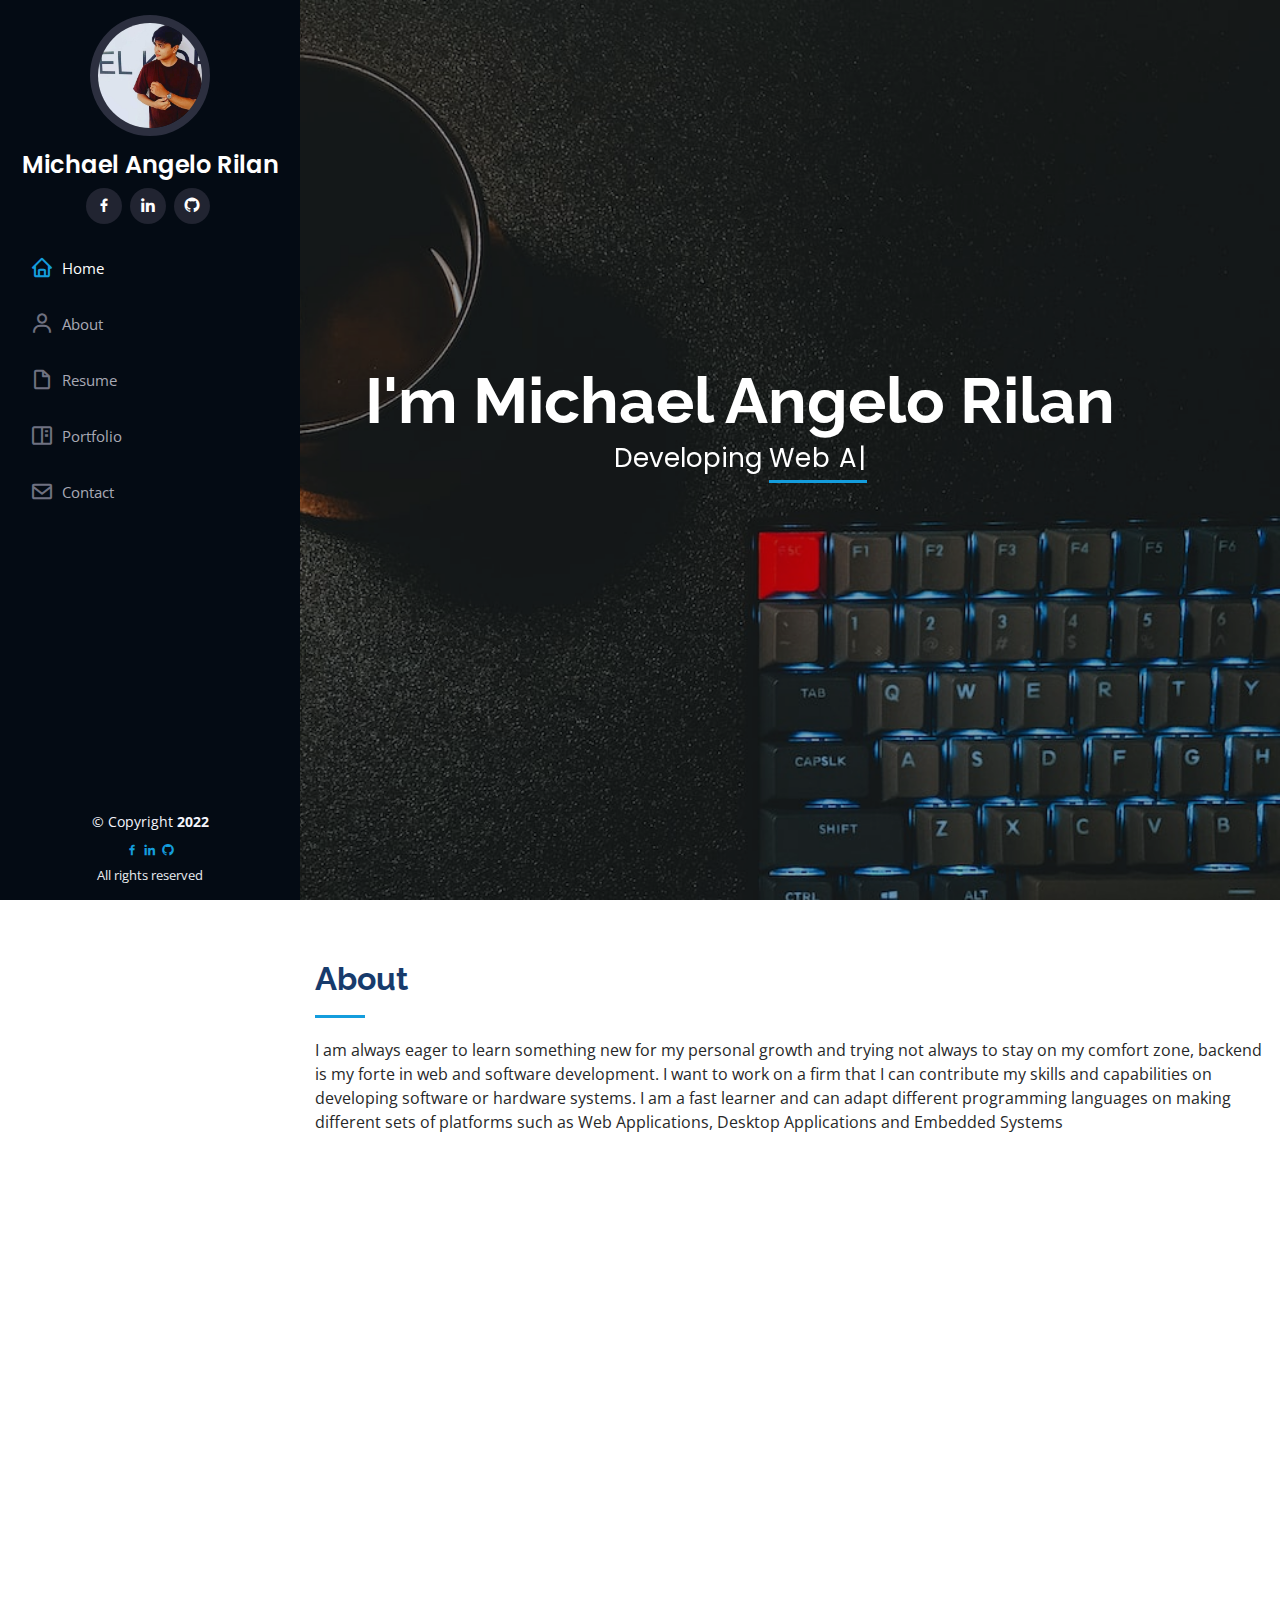
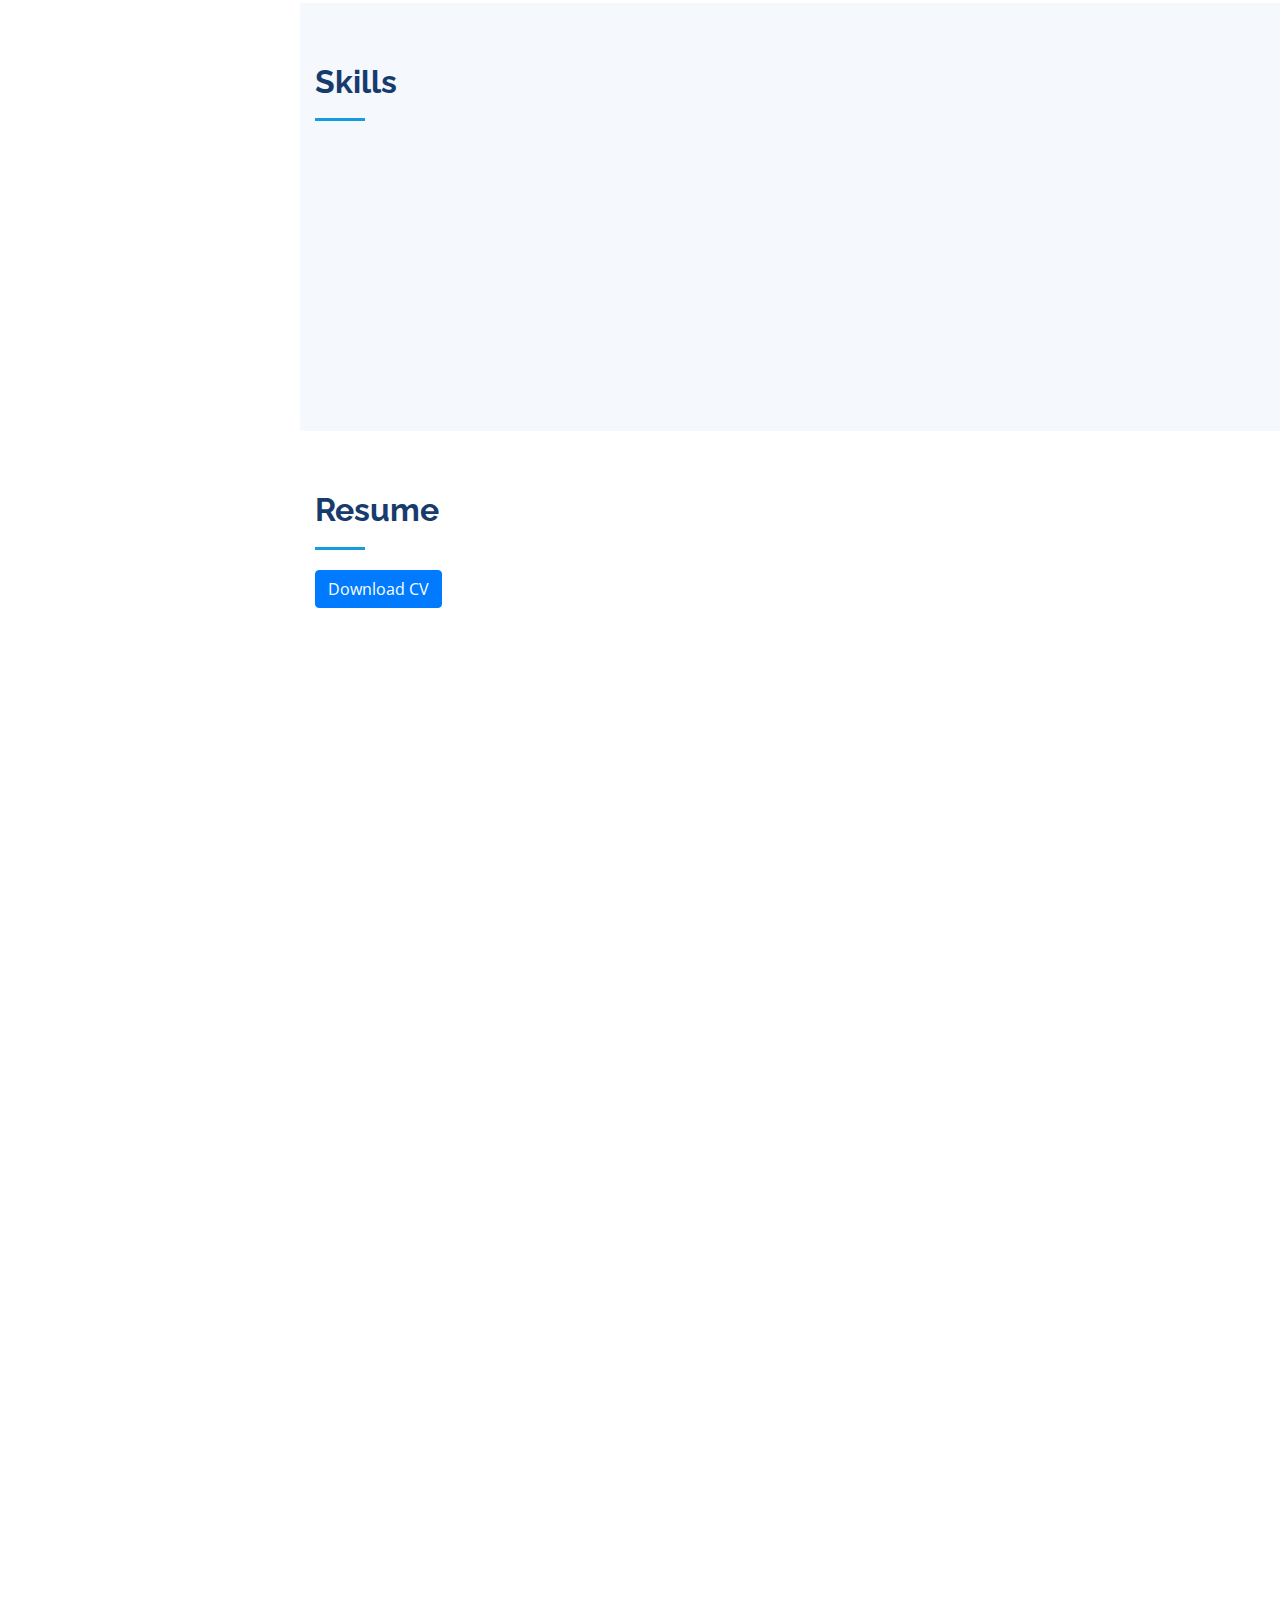
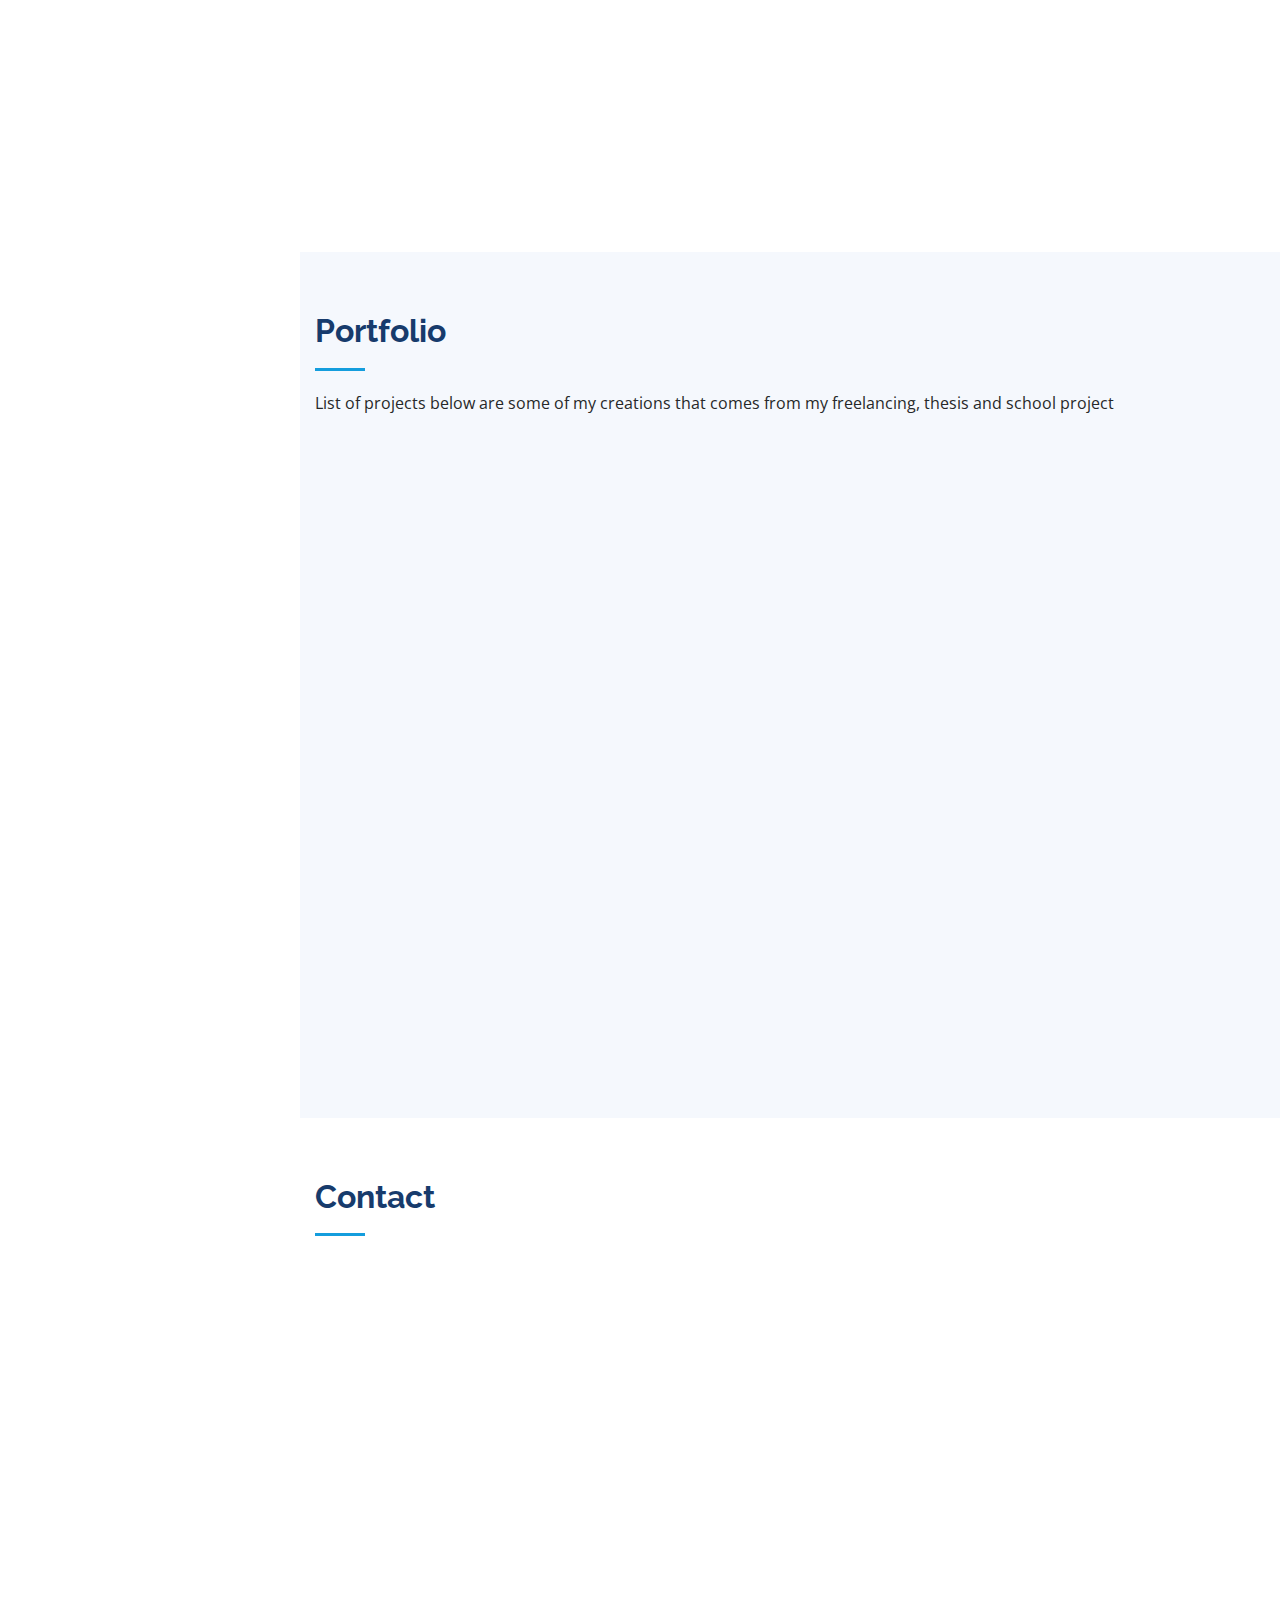
==== commit ac944160: "removing unnecessary informations" ====
--- a/index.html
+++ b/index.html
@@ -254,7 +254,7 @@
                 <li>
                   Responsible for development of new API as well as API Integrations to all external business partners.
                 </li>
-                <li>Experienced designing logos and advertisements using up to date tools such as Photoshop and Canva</li>
+          
               </ul>
             </div>
             <div class="resume-item">
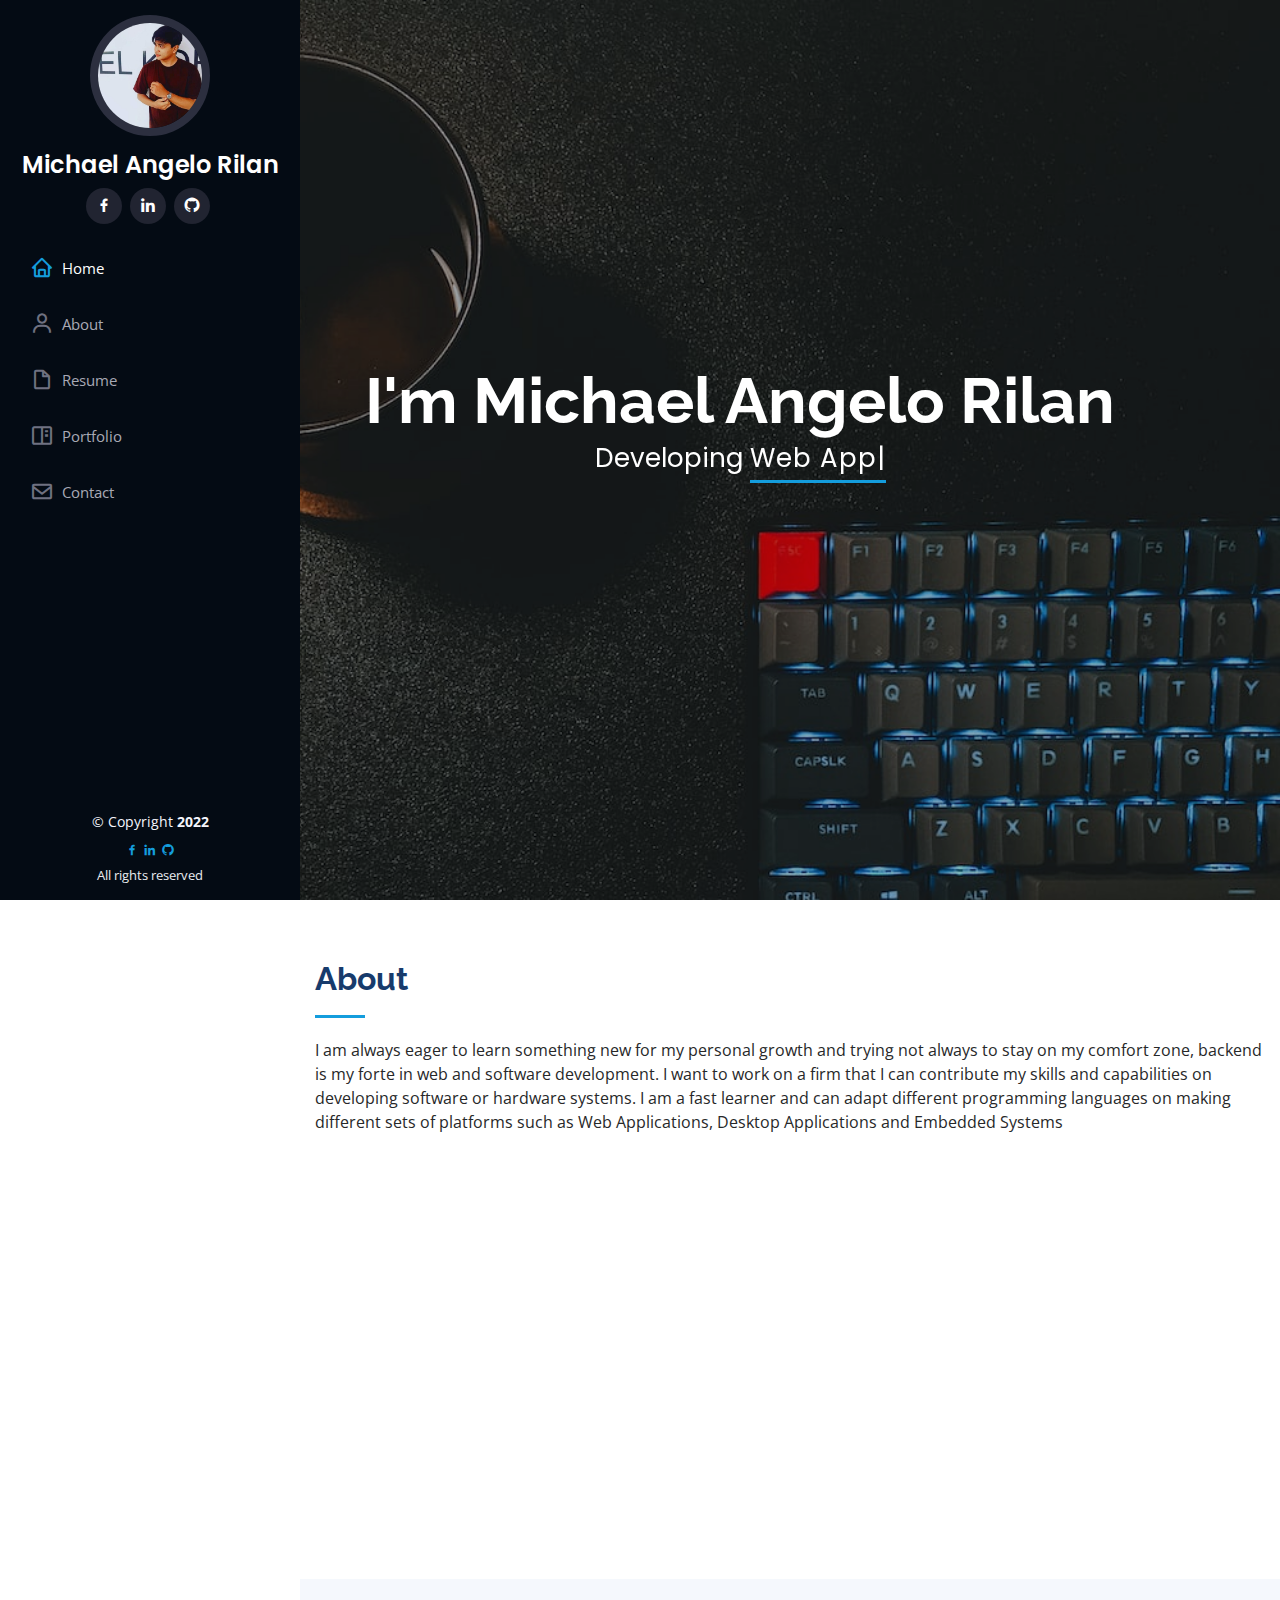
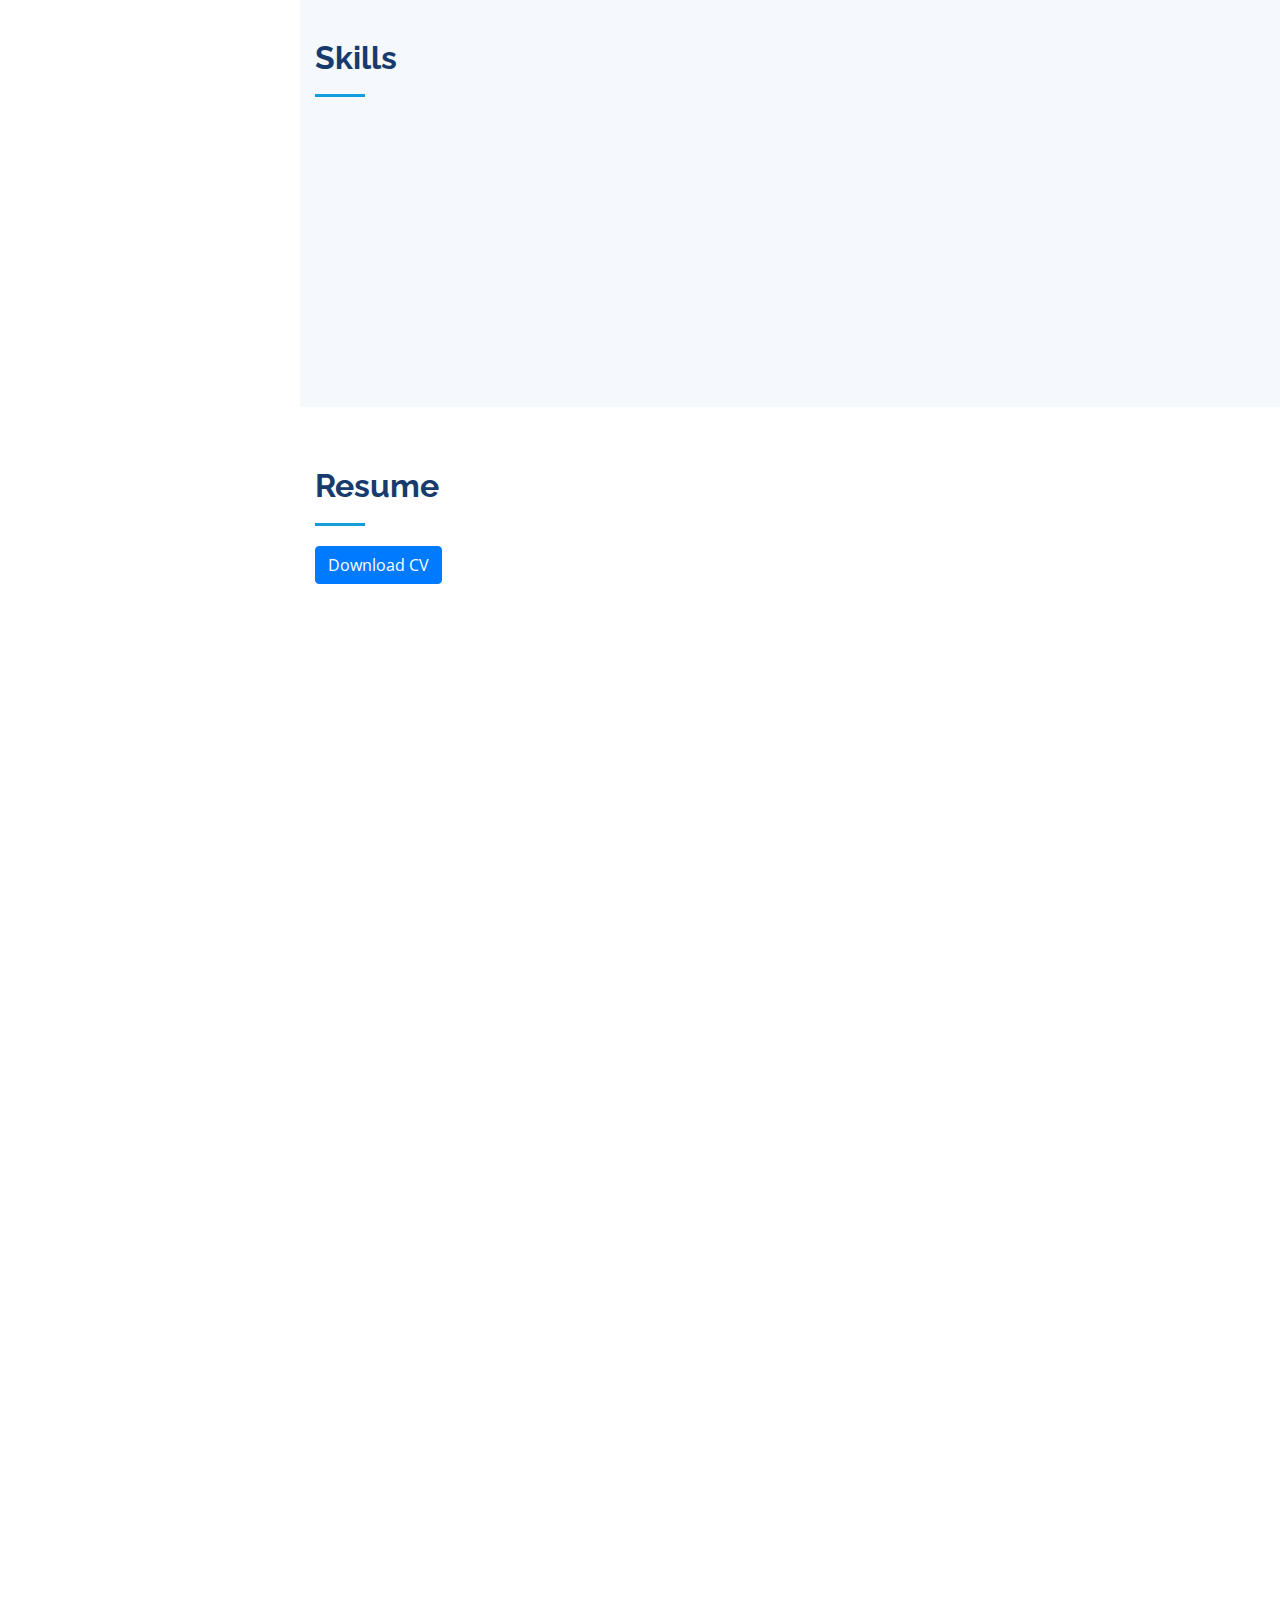
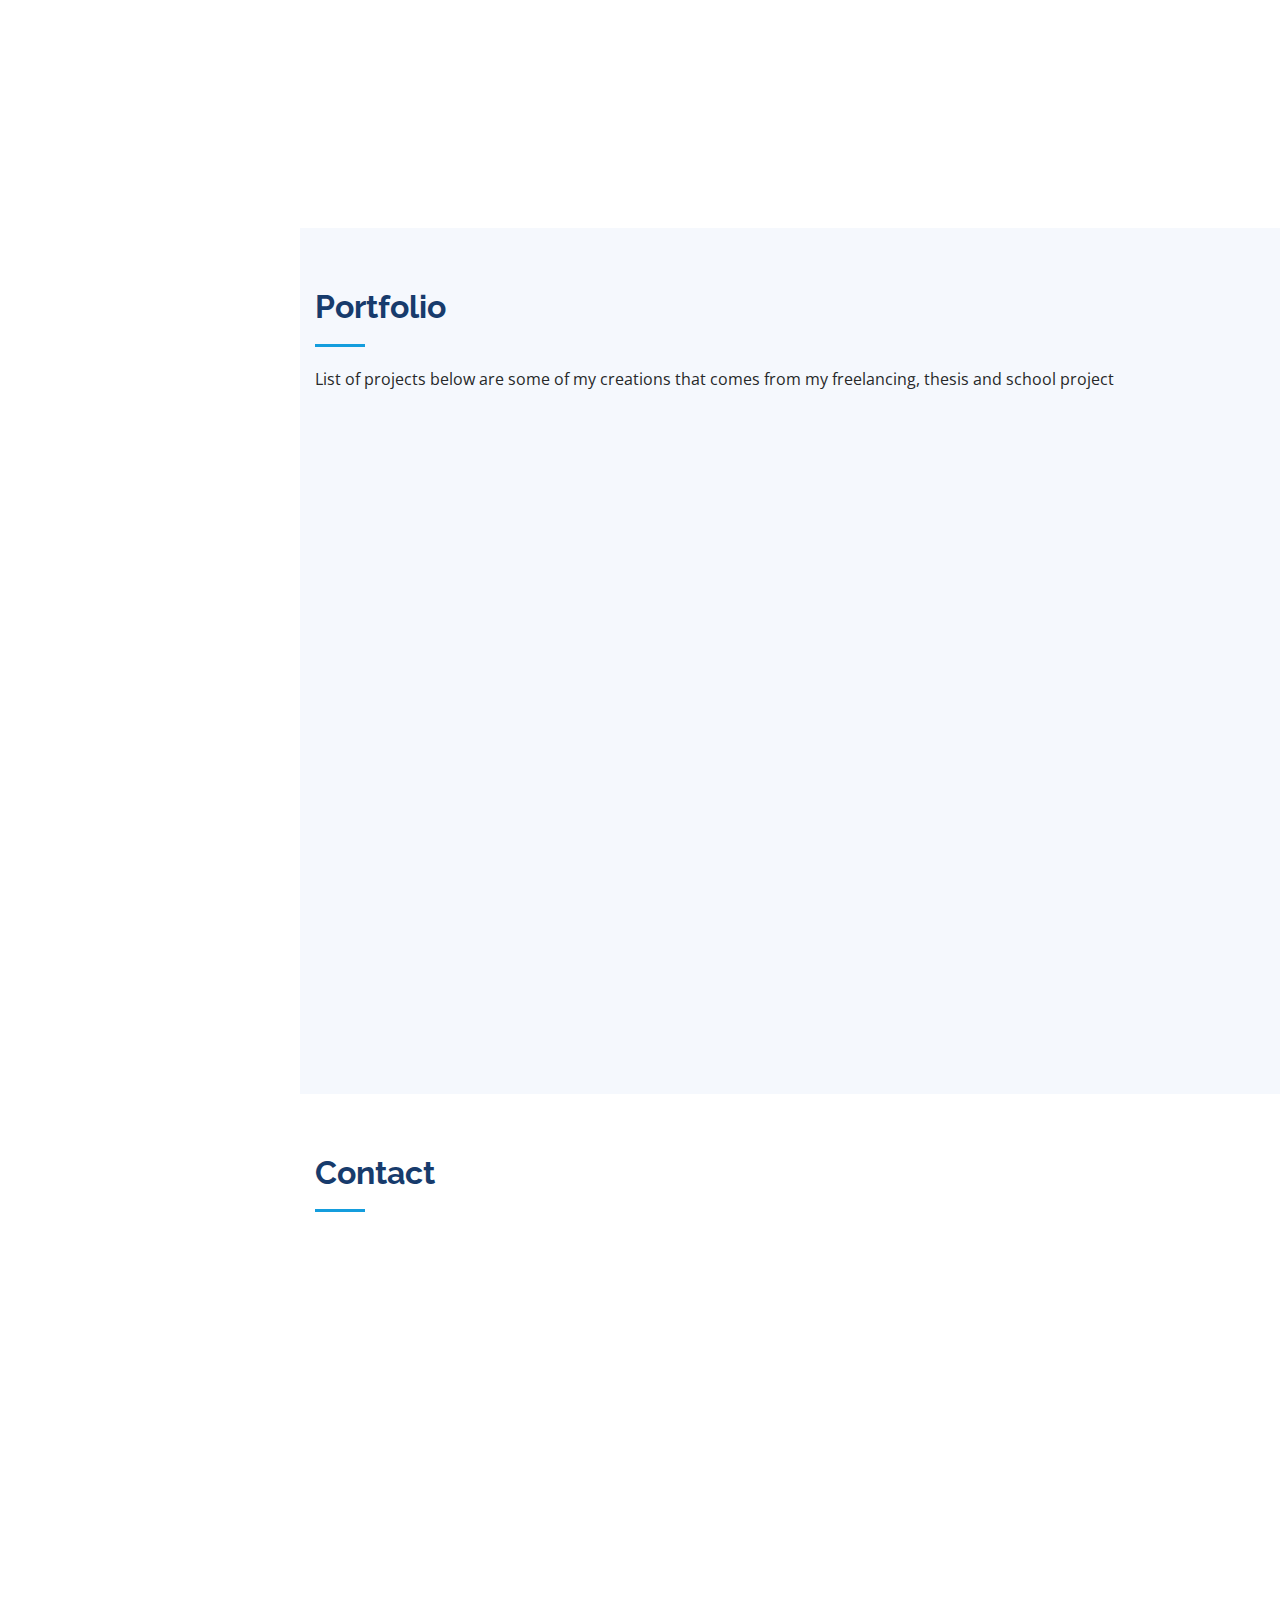
==== commit a7f4c337: "Update index.html" ====
--- a/index.html
+++ b/index.html
@@ -89,7 +89,7 @@
           <div class="col-lg-8 pt-4 pt-lg-0 content" data-aos="fade-left">
             <h3> Web/Mobile/Embedded/Desktop App Developer</h3>
             <p class="font-italic">
-              I am always tend to focus on creating something minimalistic and user-friendly applications to solve the client's concerns in an empathetic and web development approach.
+              I always tend to focus on creating something minimalistic and user-friendly applications to solve the client's concerns in an empathetic and web development approach.
             </p>
             <div class="row">
               <div class="col-lg-6">
@@ -475,4 +475,4 @@
 
 </body>
 
-</html>+</html>
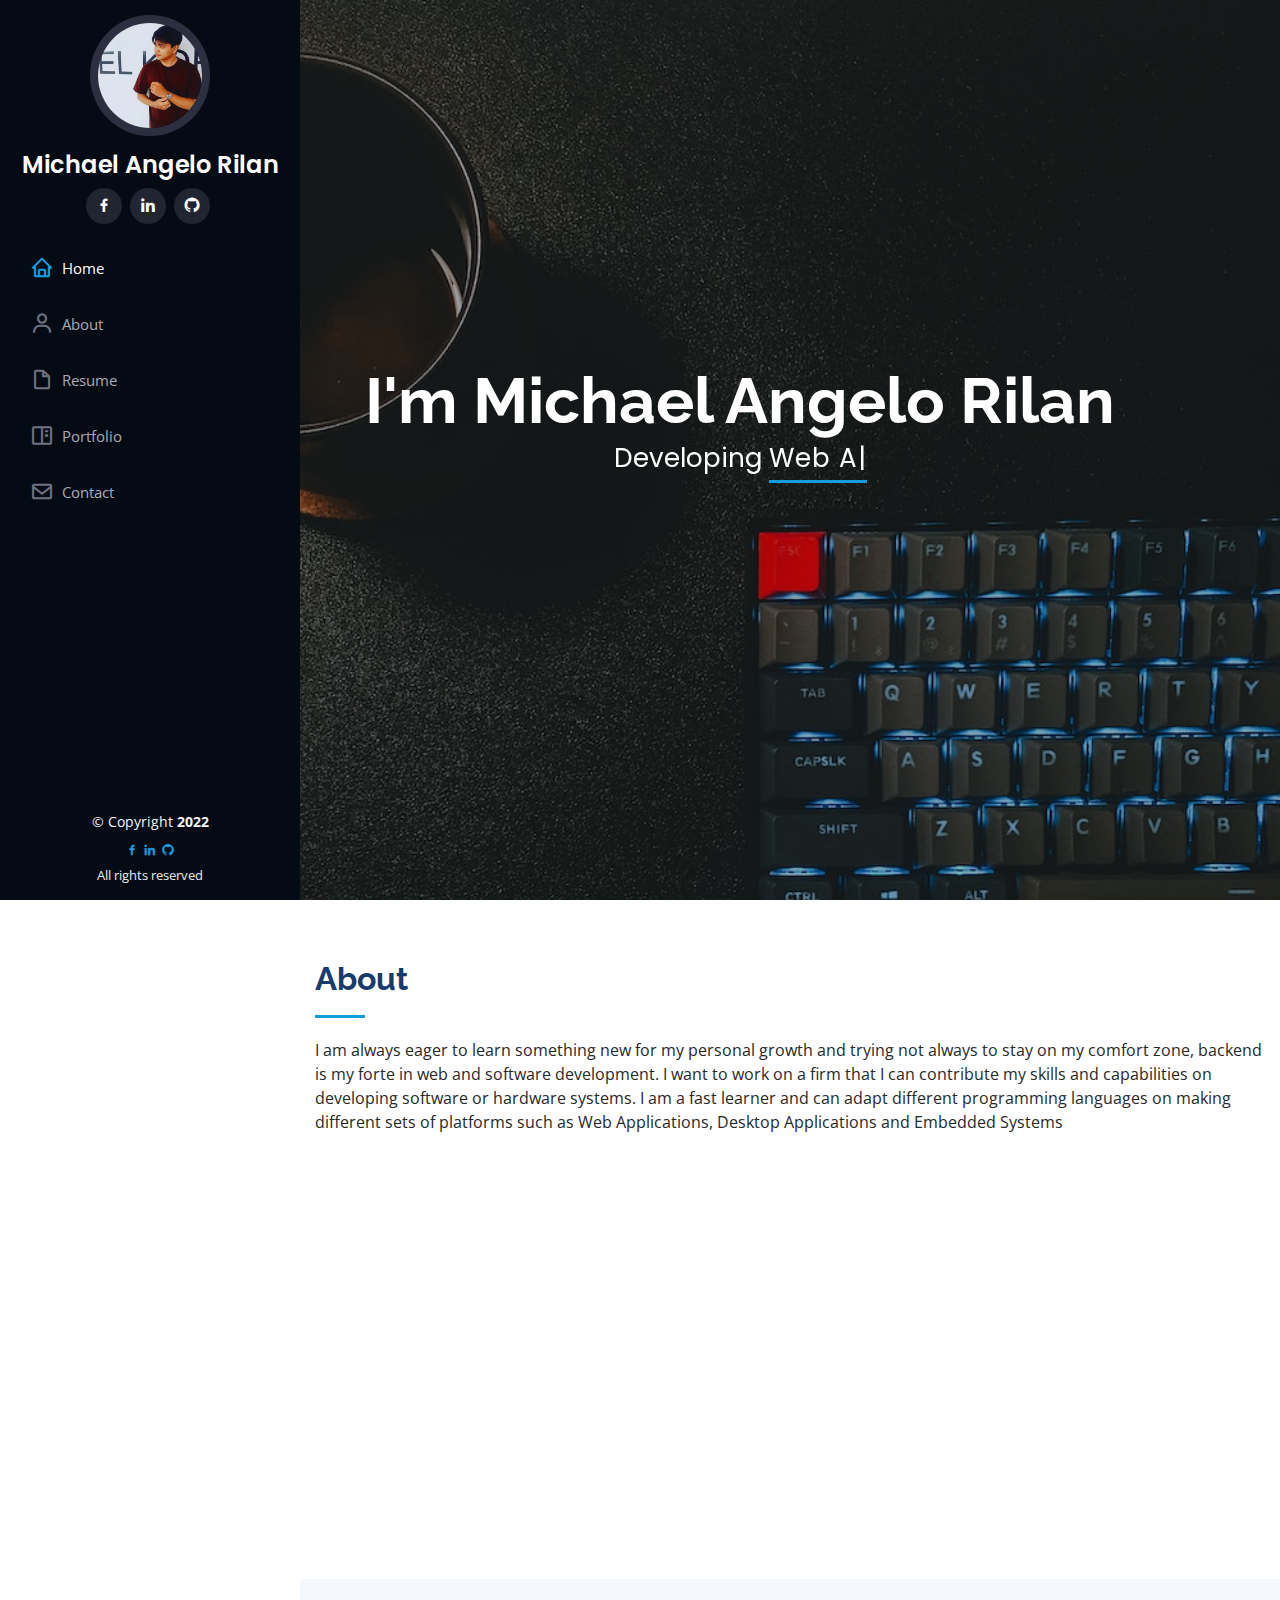
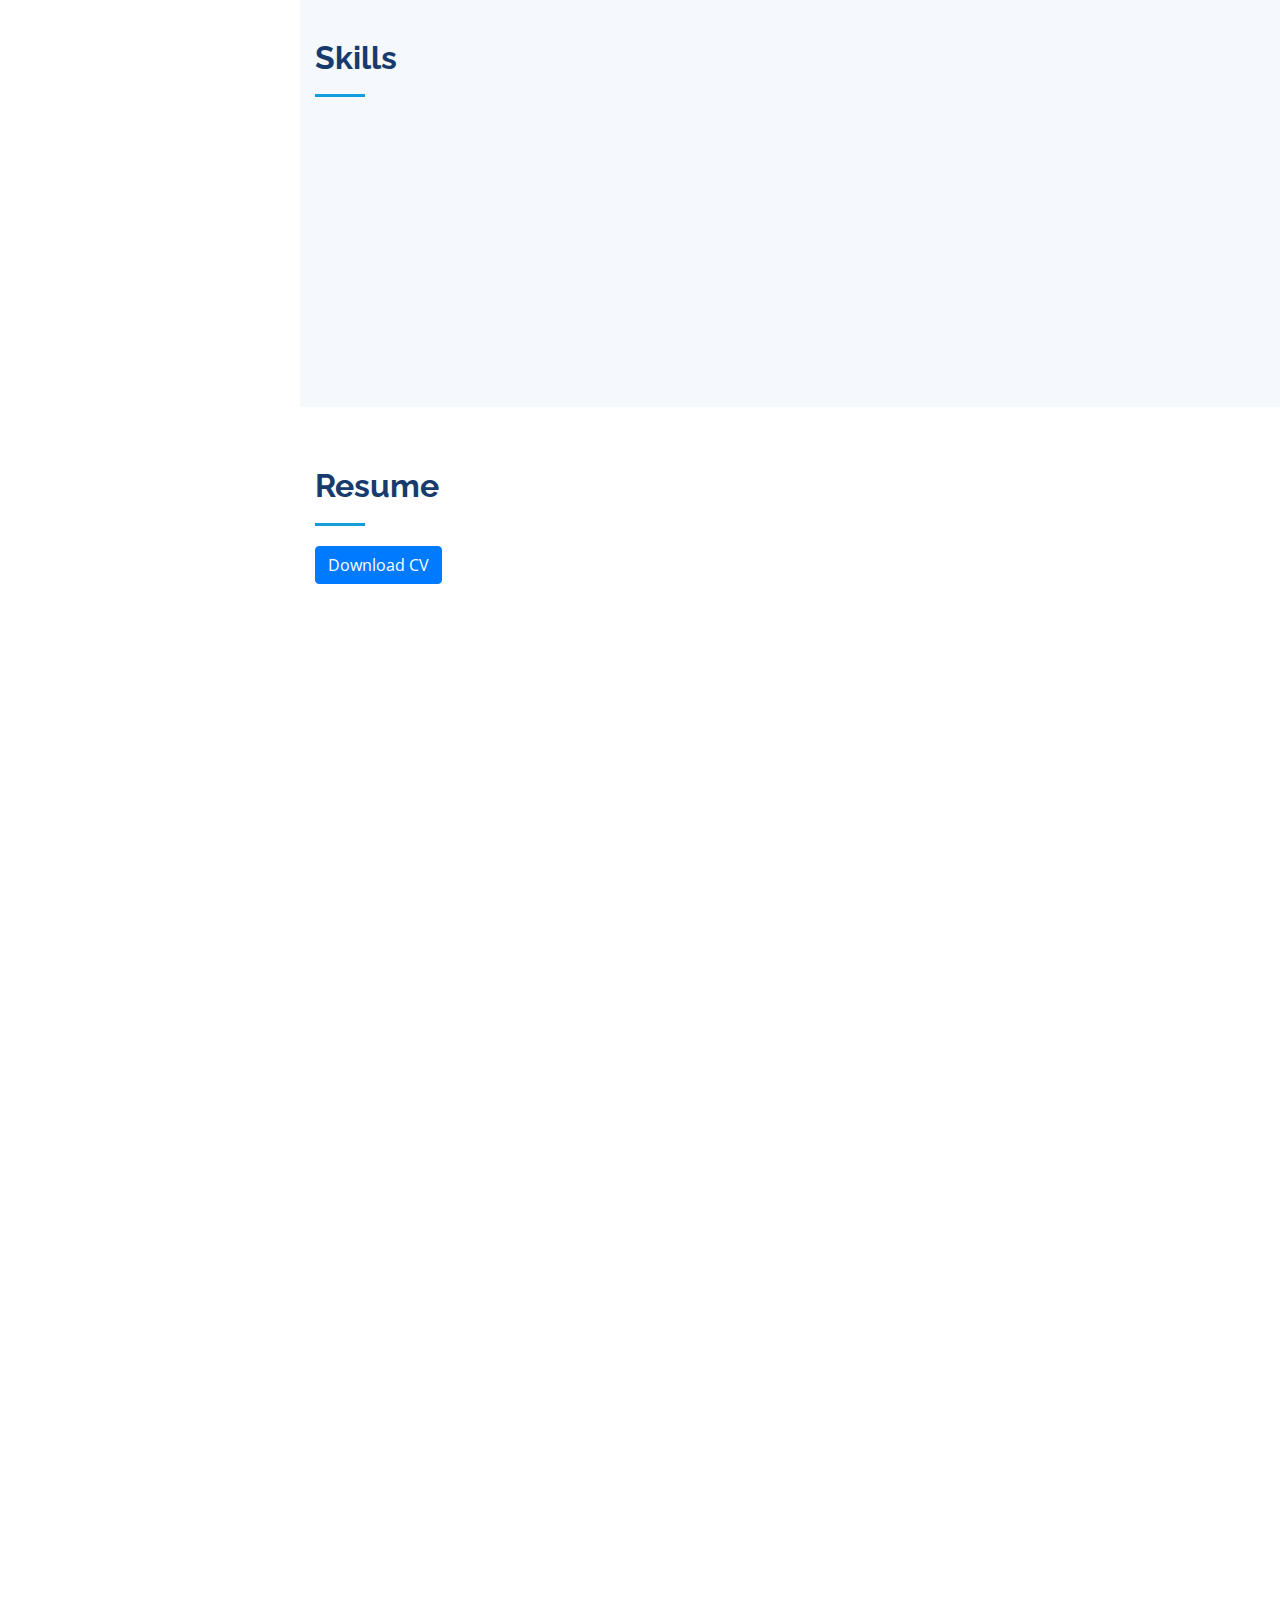
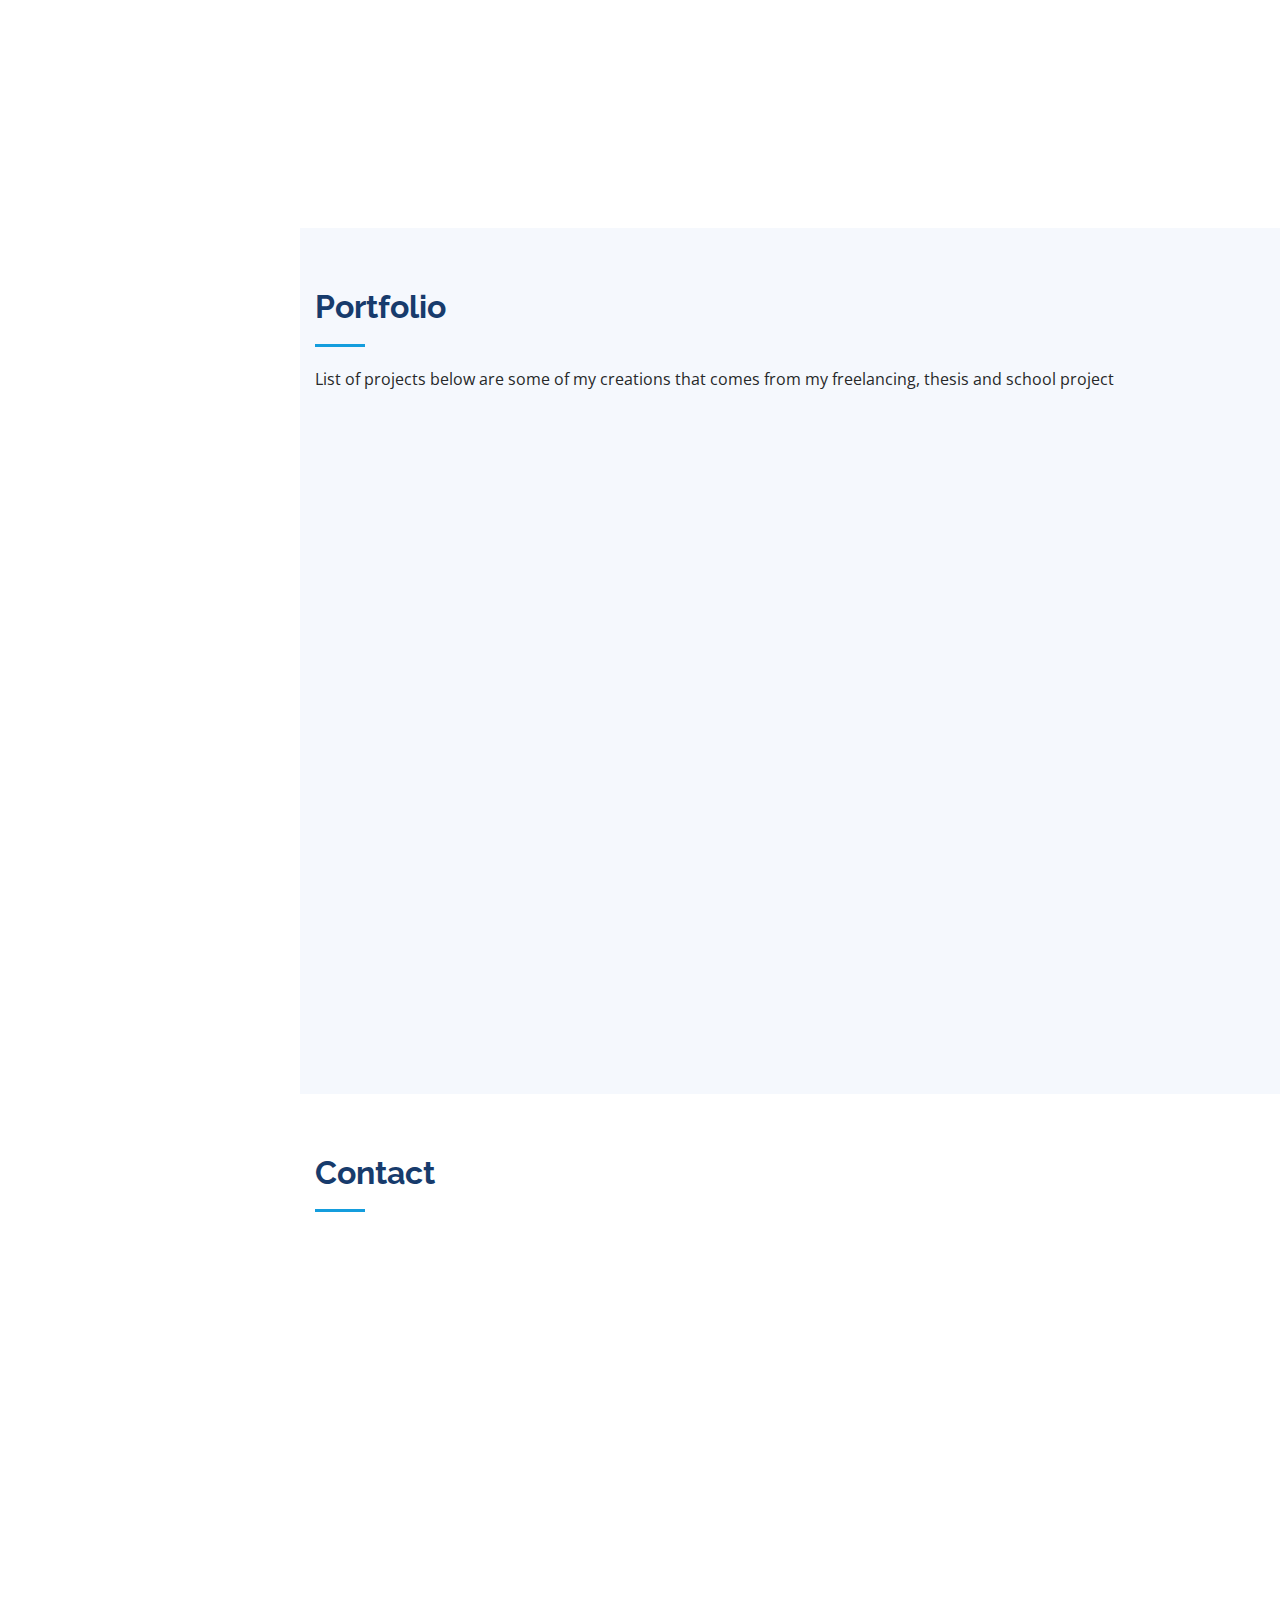
==== commit 0adf77af: "change the year of eprime experience" ====
--- a/index.html
+++ b/index.html
@@ -244,7 +244,7 @@
             <h3 class="resume-title">Work Experience</h3>
             <div class="resume-item">
               <h4>System Developer</h4>
-              <h5>August 22 2023 - Present</h5>
+              <h5>August 22 2022 - Present</h5>
               <p><em>Vista Campus Tower 1 Levi B.Mariano Ave.Brgy Ususan,Taguig City</em></p>
               <ul>
                 <li>In charge of developing System Application</li>
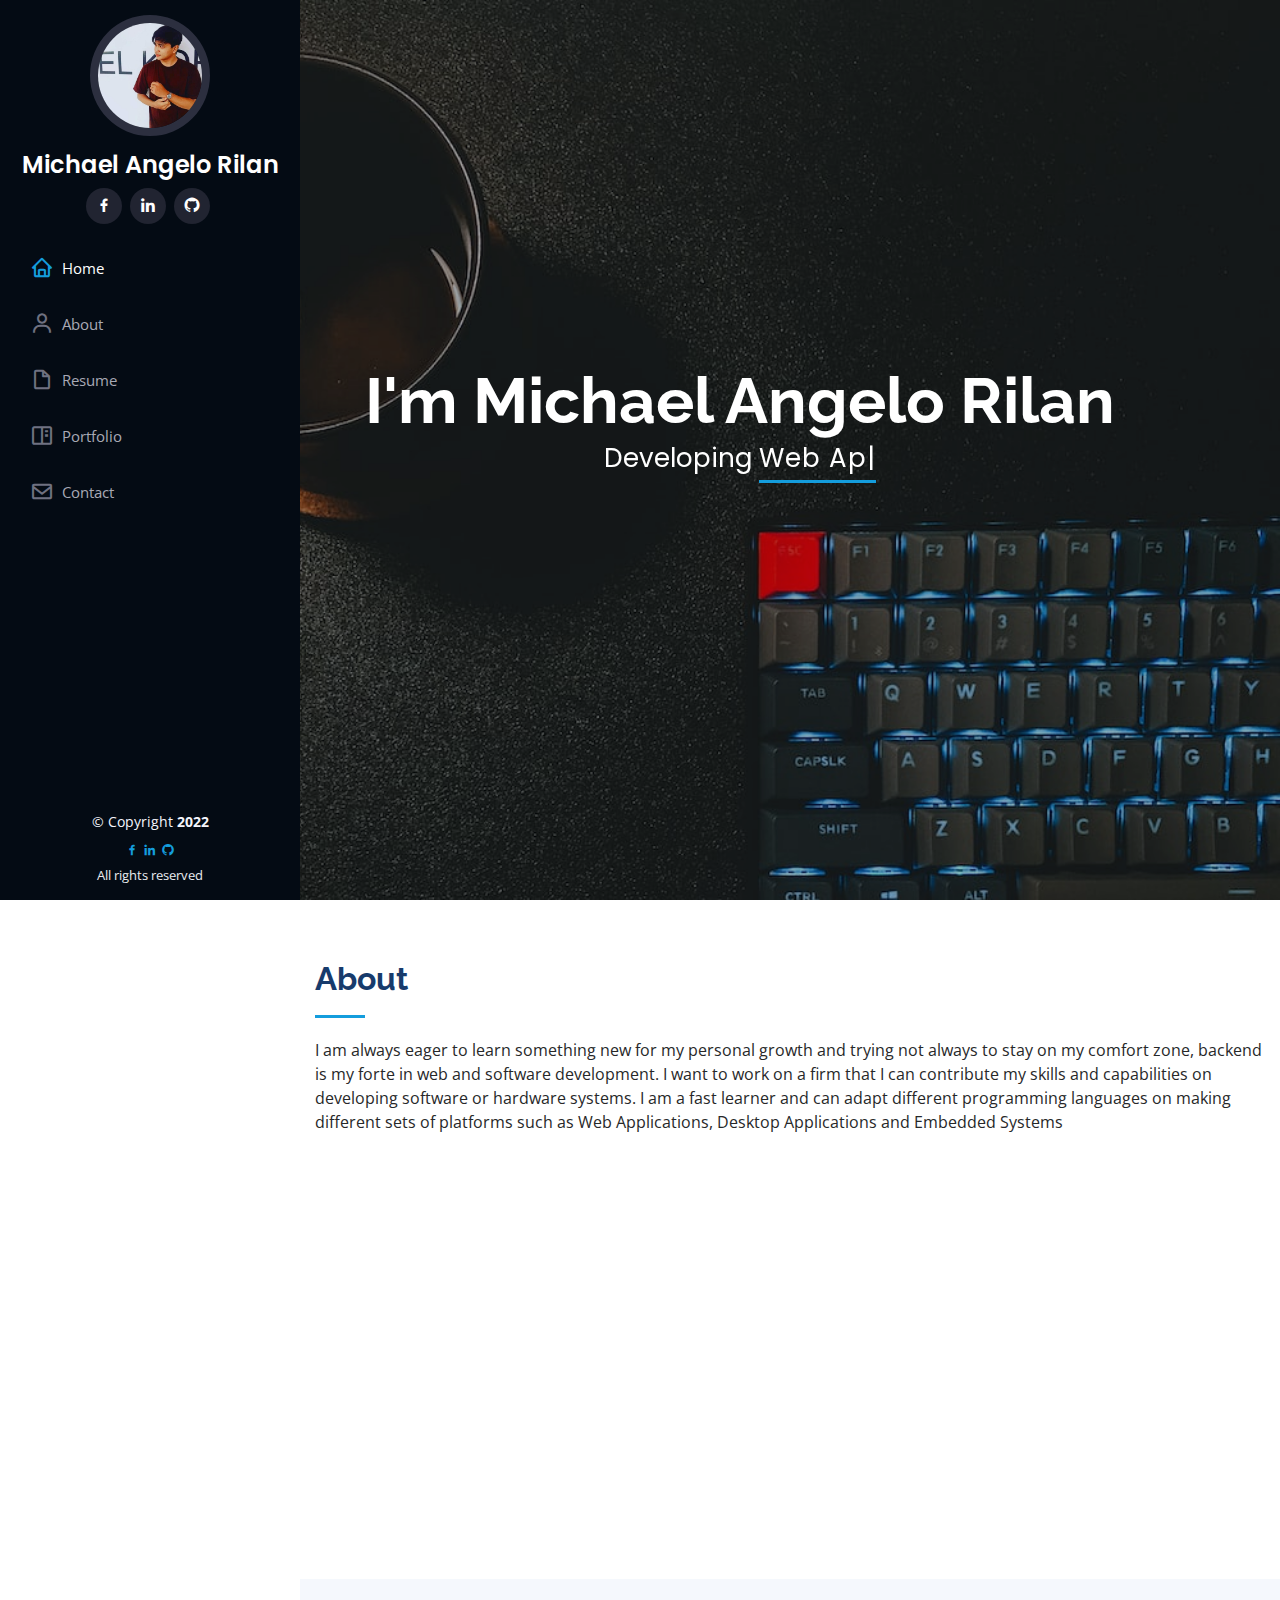
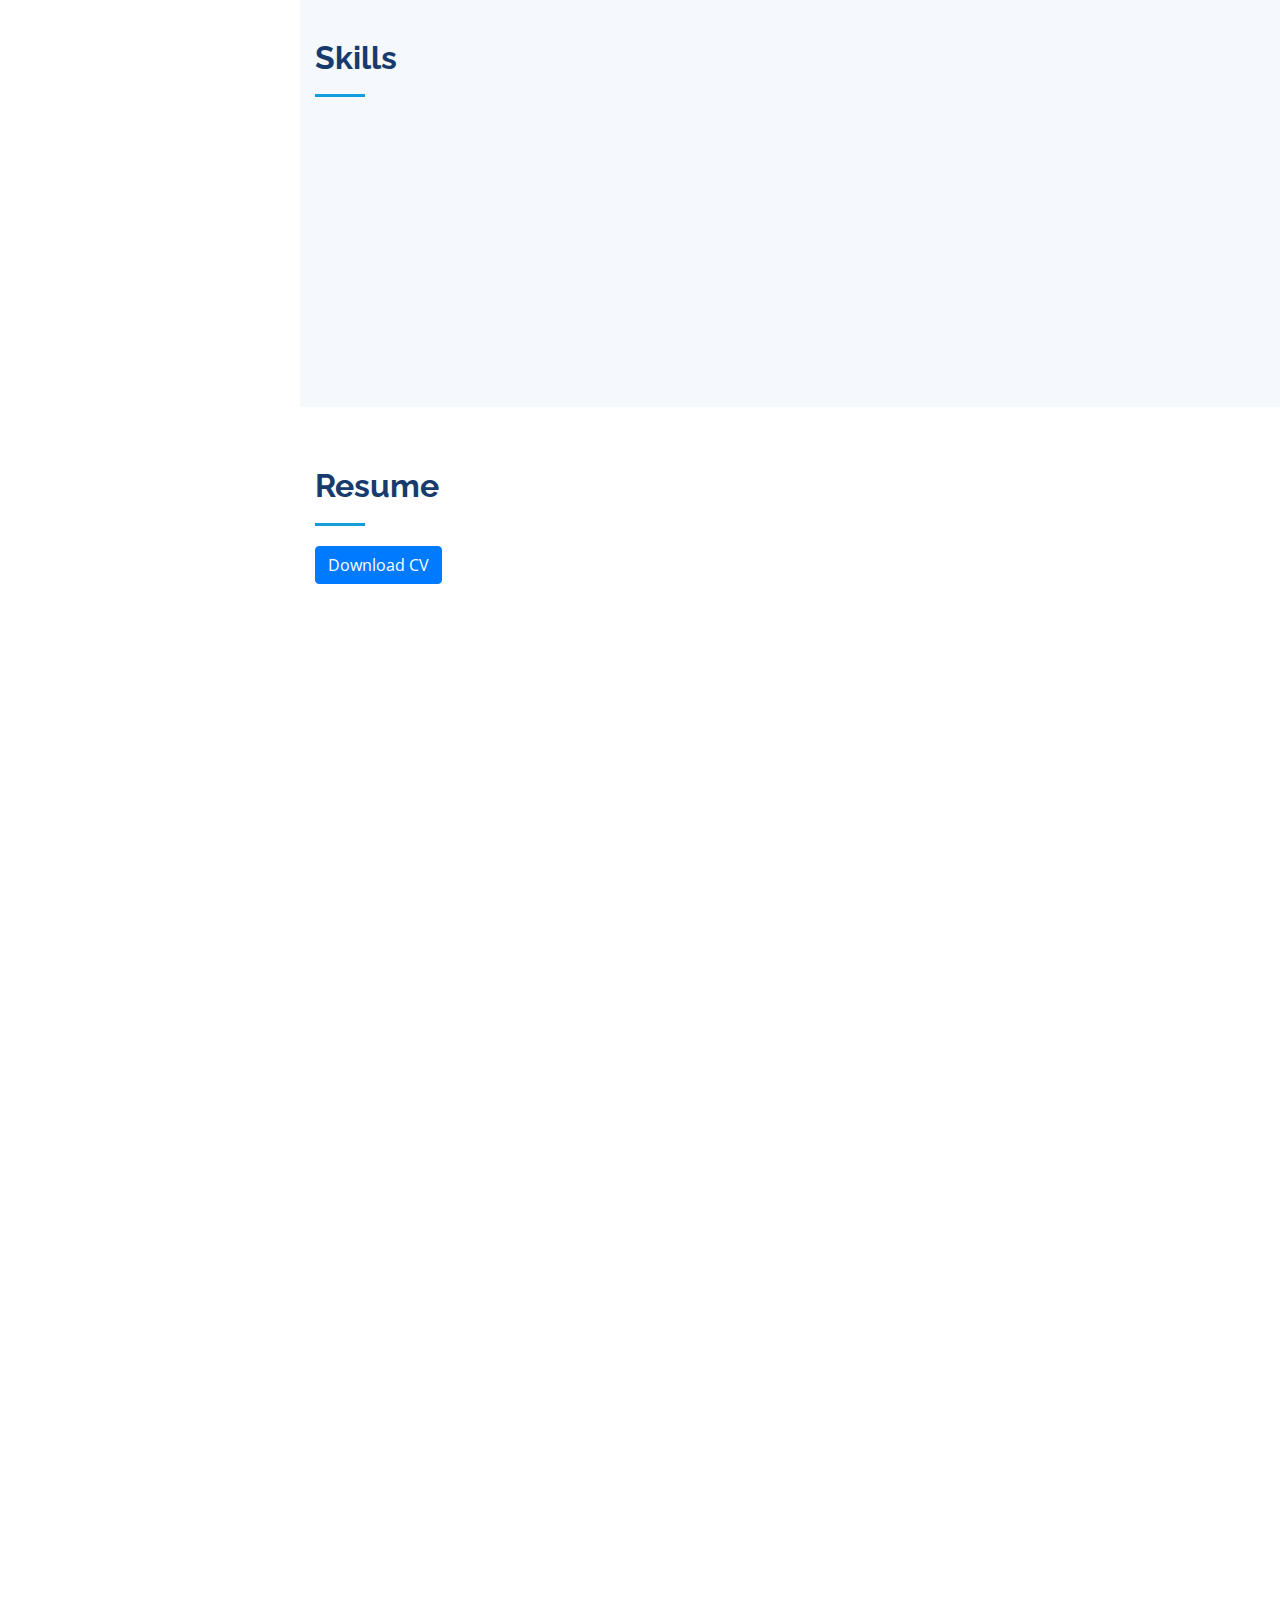
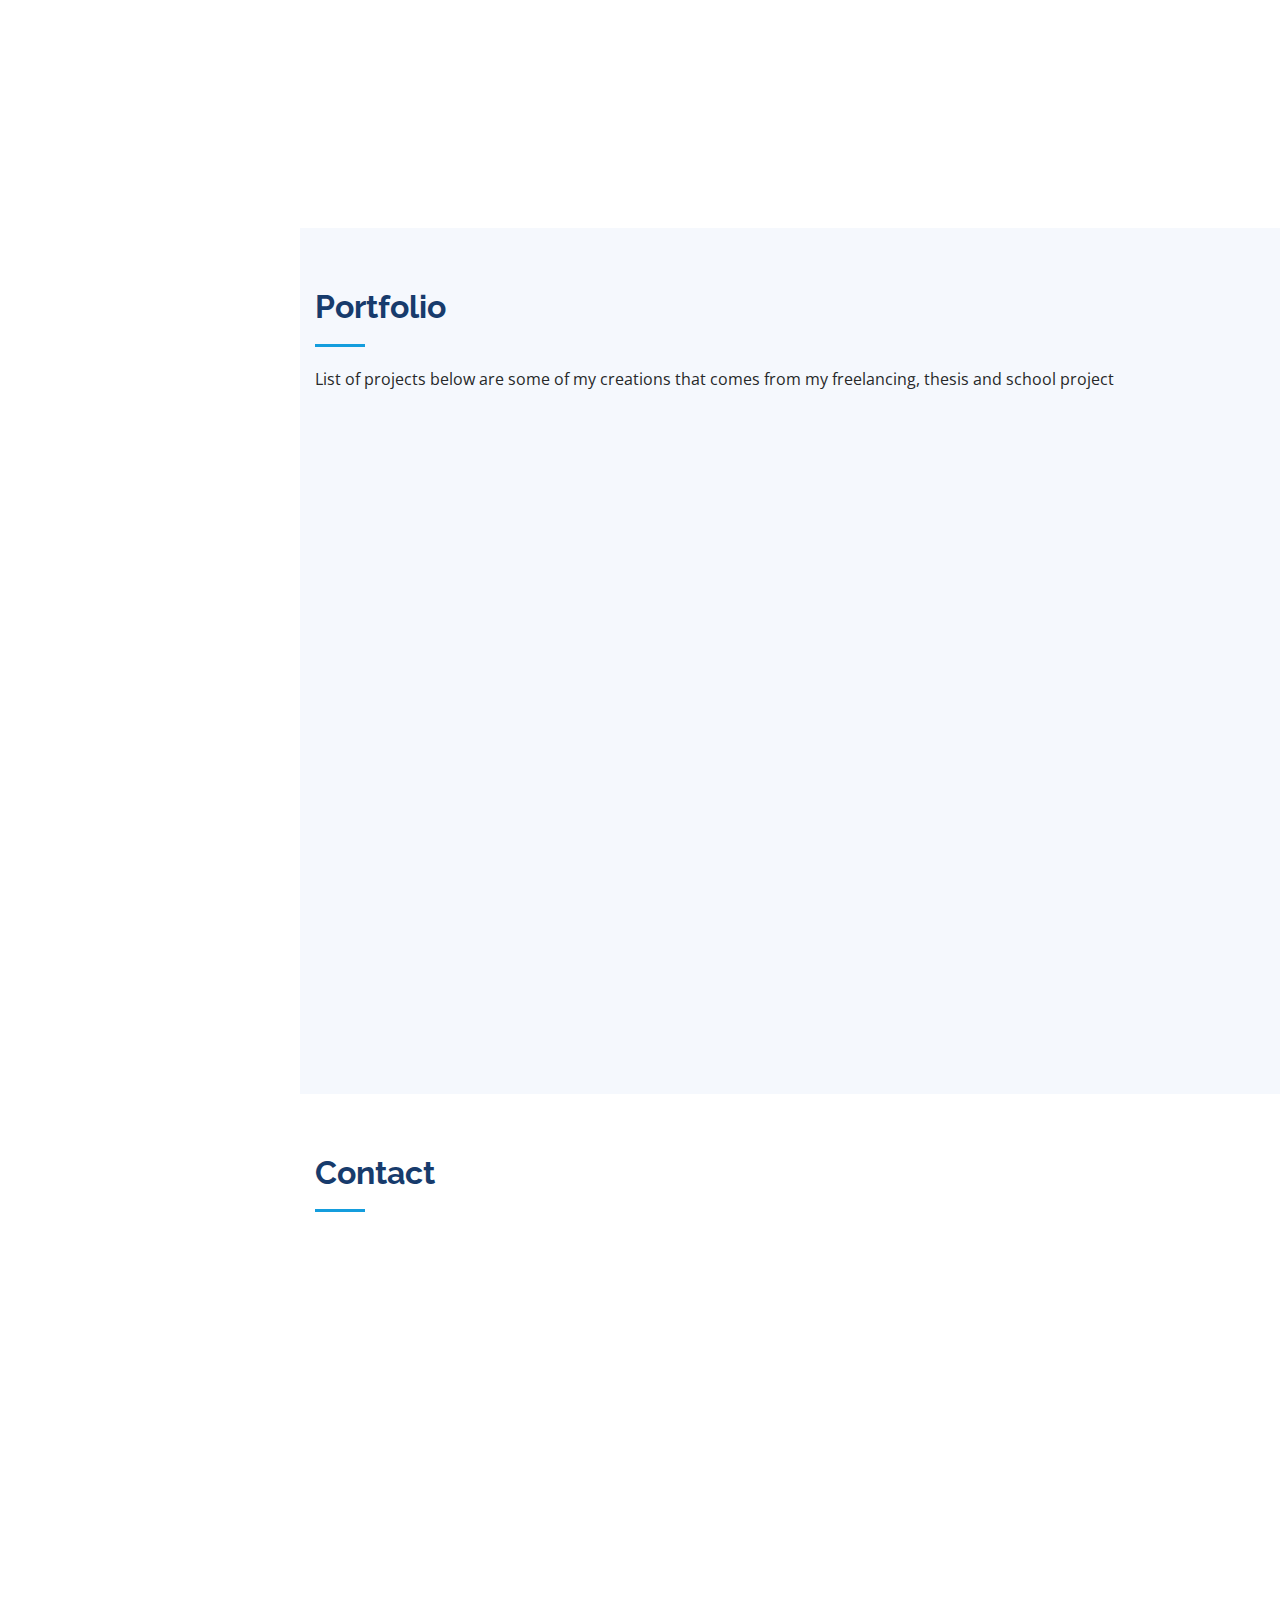
==== commit c2aa6e22: "update" ====
--- a/index.html
+++ b/index.html
@@ -244,7 +244,7 @@
             <h3 class="resume-title">Work Experience</h3>
             <div class="resume-item">
               <h4>System Developer</h4>
-              <h5>August 22 2022 - Present</h5>
+              <h5>August 22 2023 - Present</h5>
               <p><em>Vista Campus Tower 1 Levi B.Mariano Ave.Brgy Ususan,Taguig City</em></p>
               <ul>
                 <li>In charge of developing System Application</li>
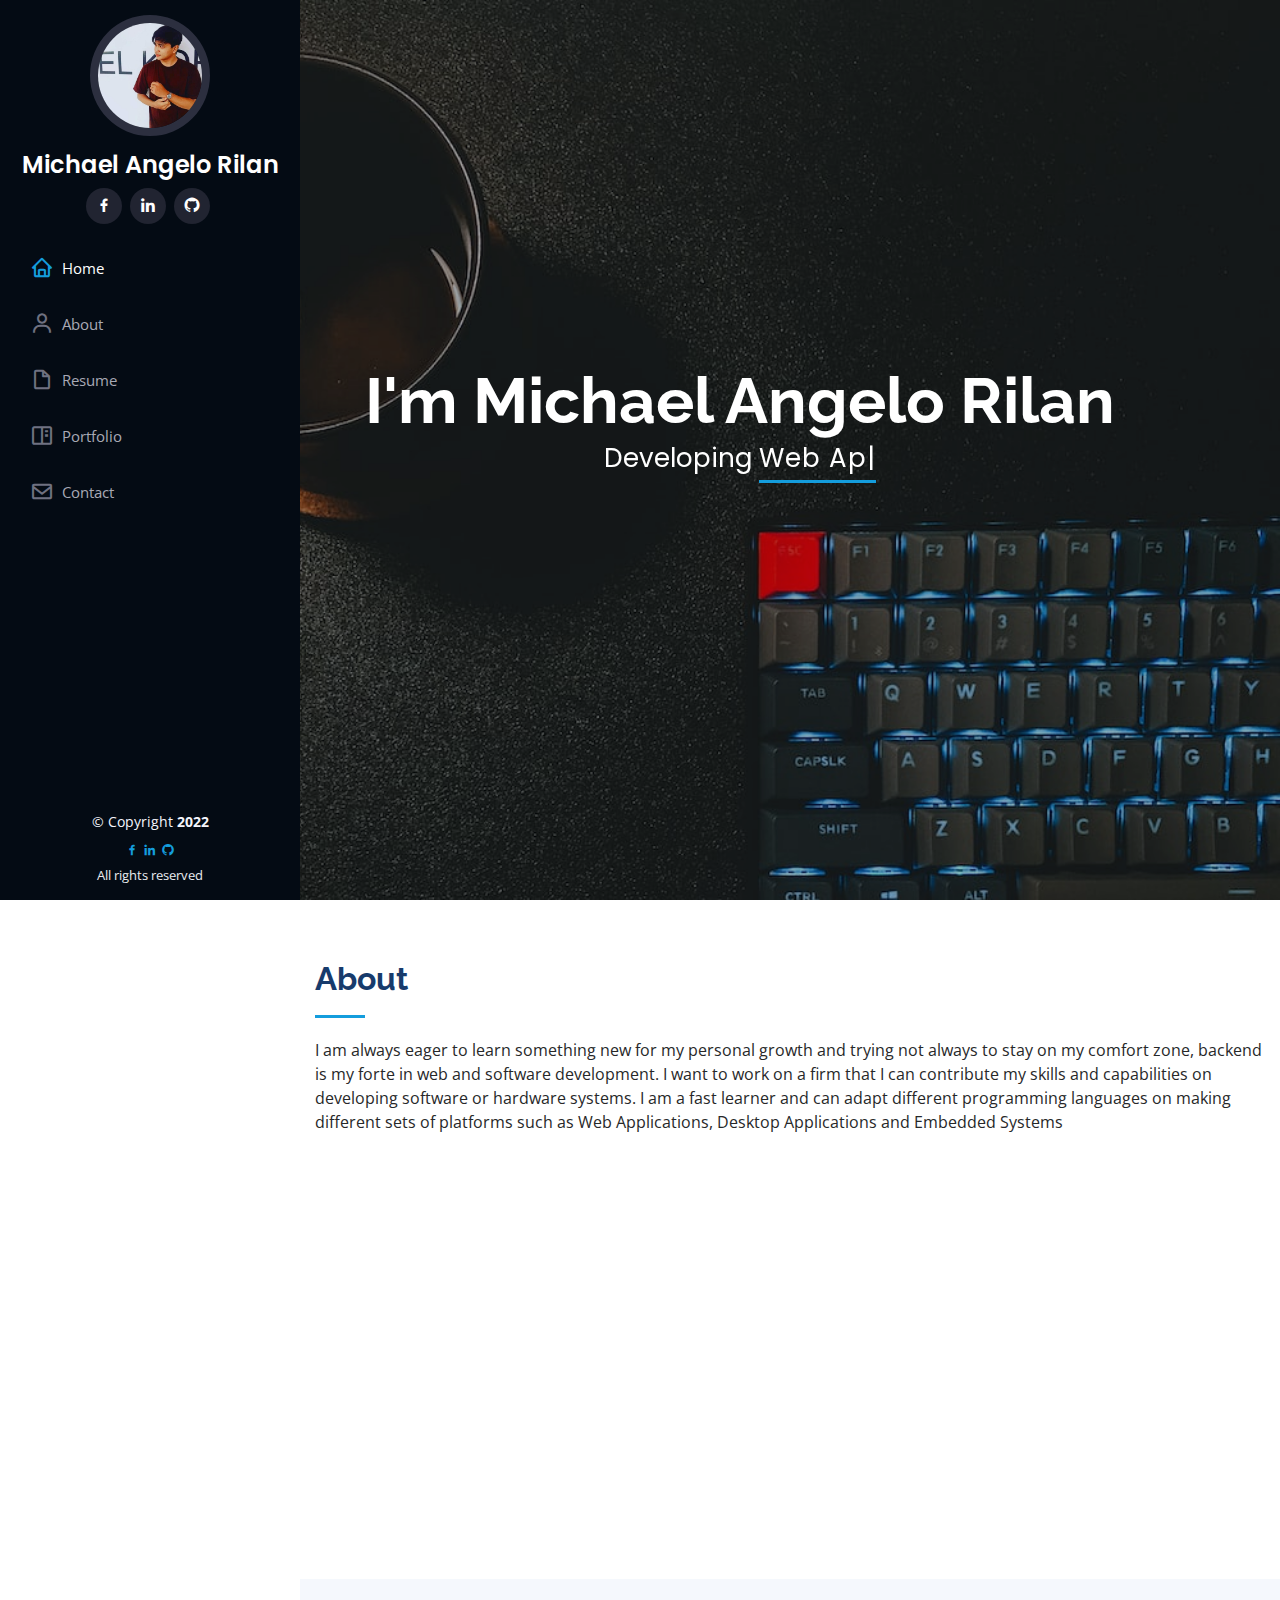
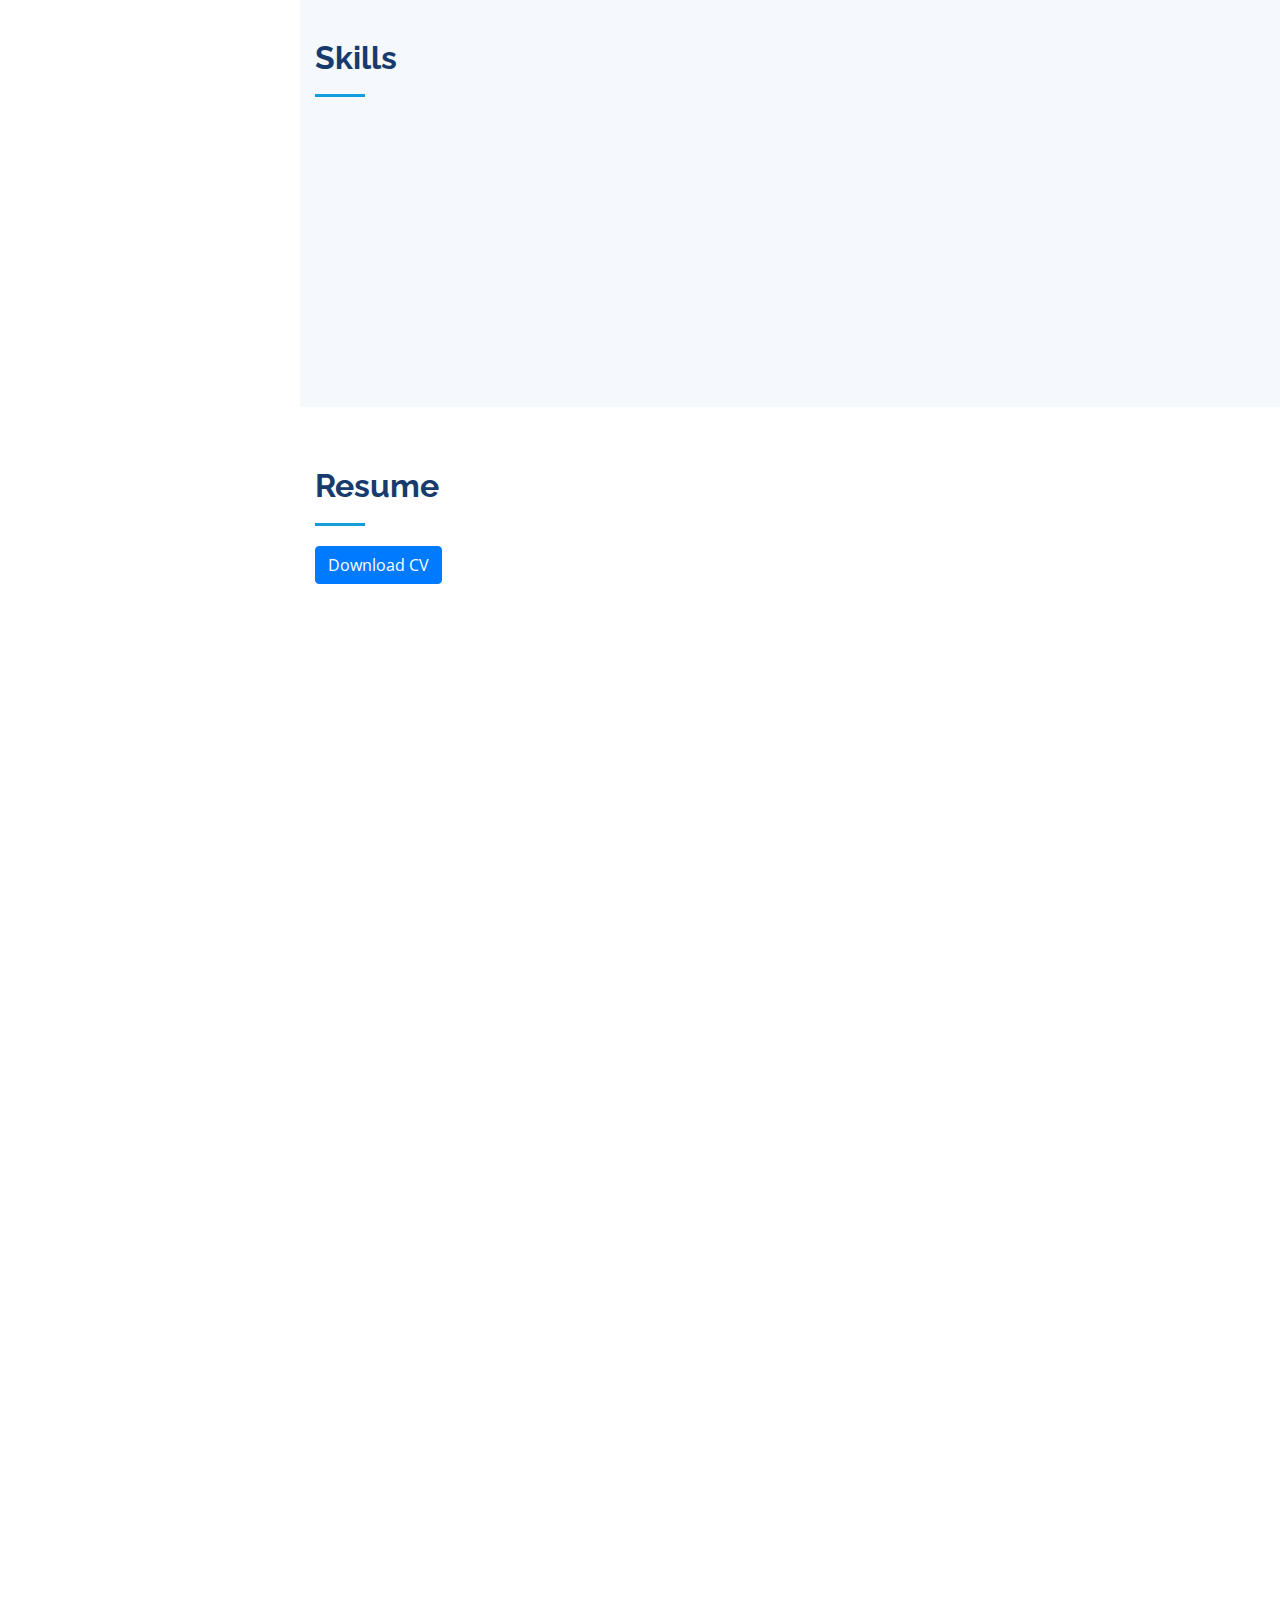
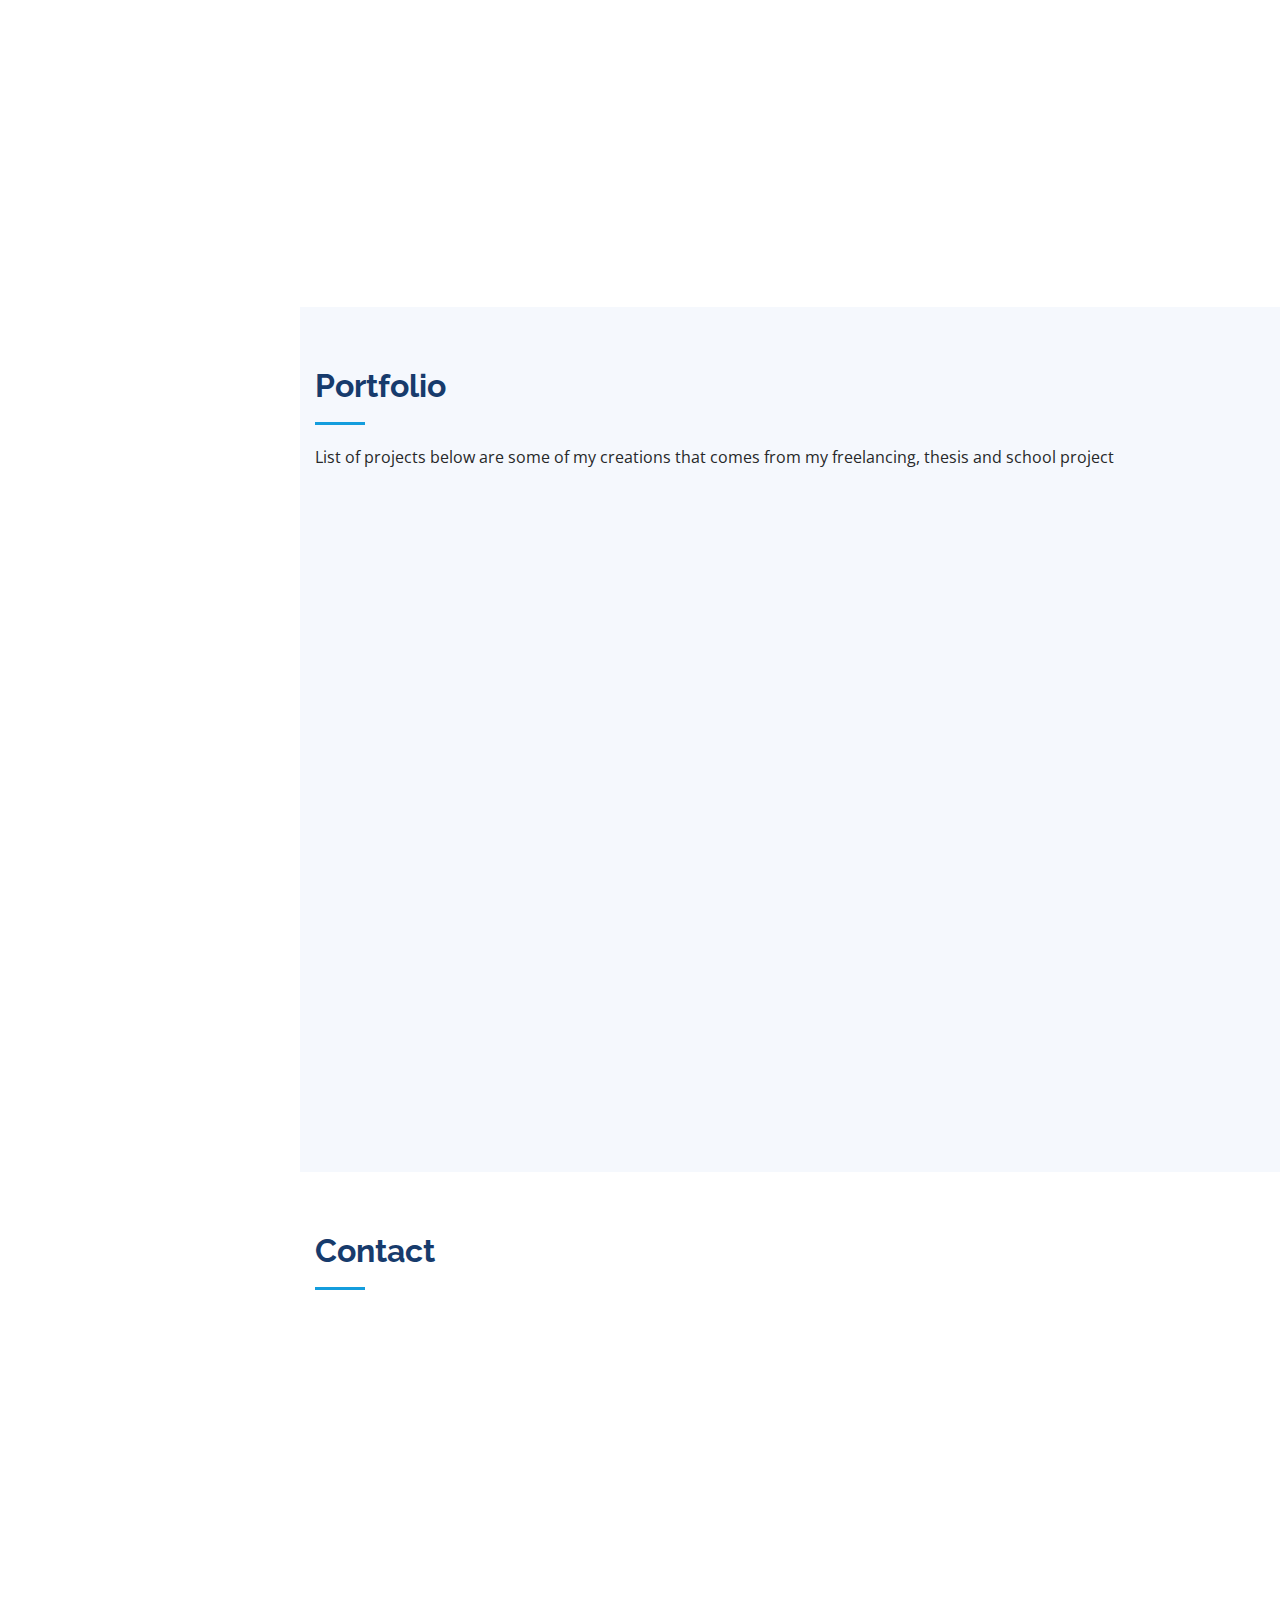
==== commit 99803ee1: "update again" ====
--- a/index.html
+++ b/index.html
@@ -243,7 +243,9 @@
           <div class="col-lg-6" data-aos="fade-up" data-aos-delay="100">
             <h3 class="resume-title">Work Experience</h3>
             <div class="resume-item">
+              
               <h4>System Developer</h4>
+              <h5>Eprime Business Solutions</h5>
               <h5>August 22 2023 - Present</h5>
               <p><em>Vista Campus Tower 1 Levi B.Mariano Ave.Brgy Ususan,Taguig City</em></p>
               <ul>
@@ -259,6 +261,7 @@
             </div>
             <div class="resume-item">
               <h4>Web Developer & Graphics Designer</h4>
+              <h5>JAE Hub Web Services</h5>
               <h5>March 06 2023 - June 09 2023</h5>
               <p><em>Unit 1015 Winland Tower Residence 4 Tomas Morato Quezon, City</em></p>
               <ul>
